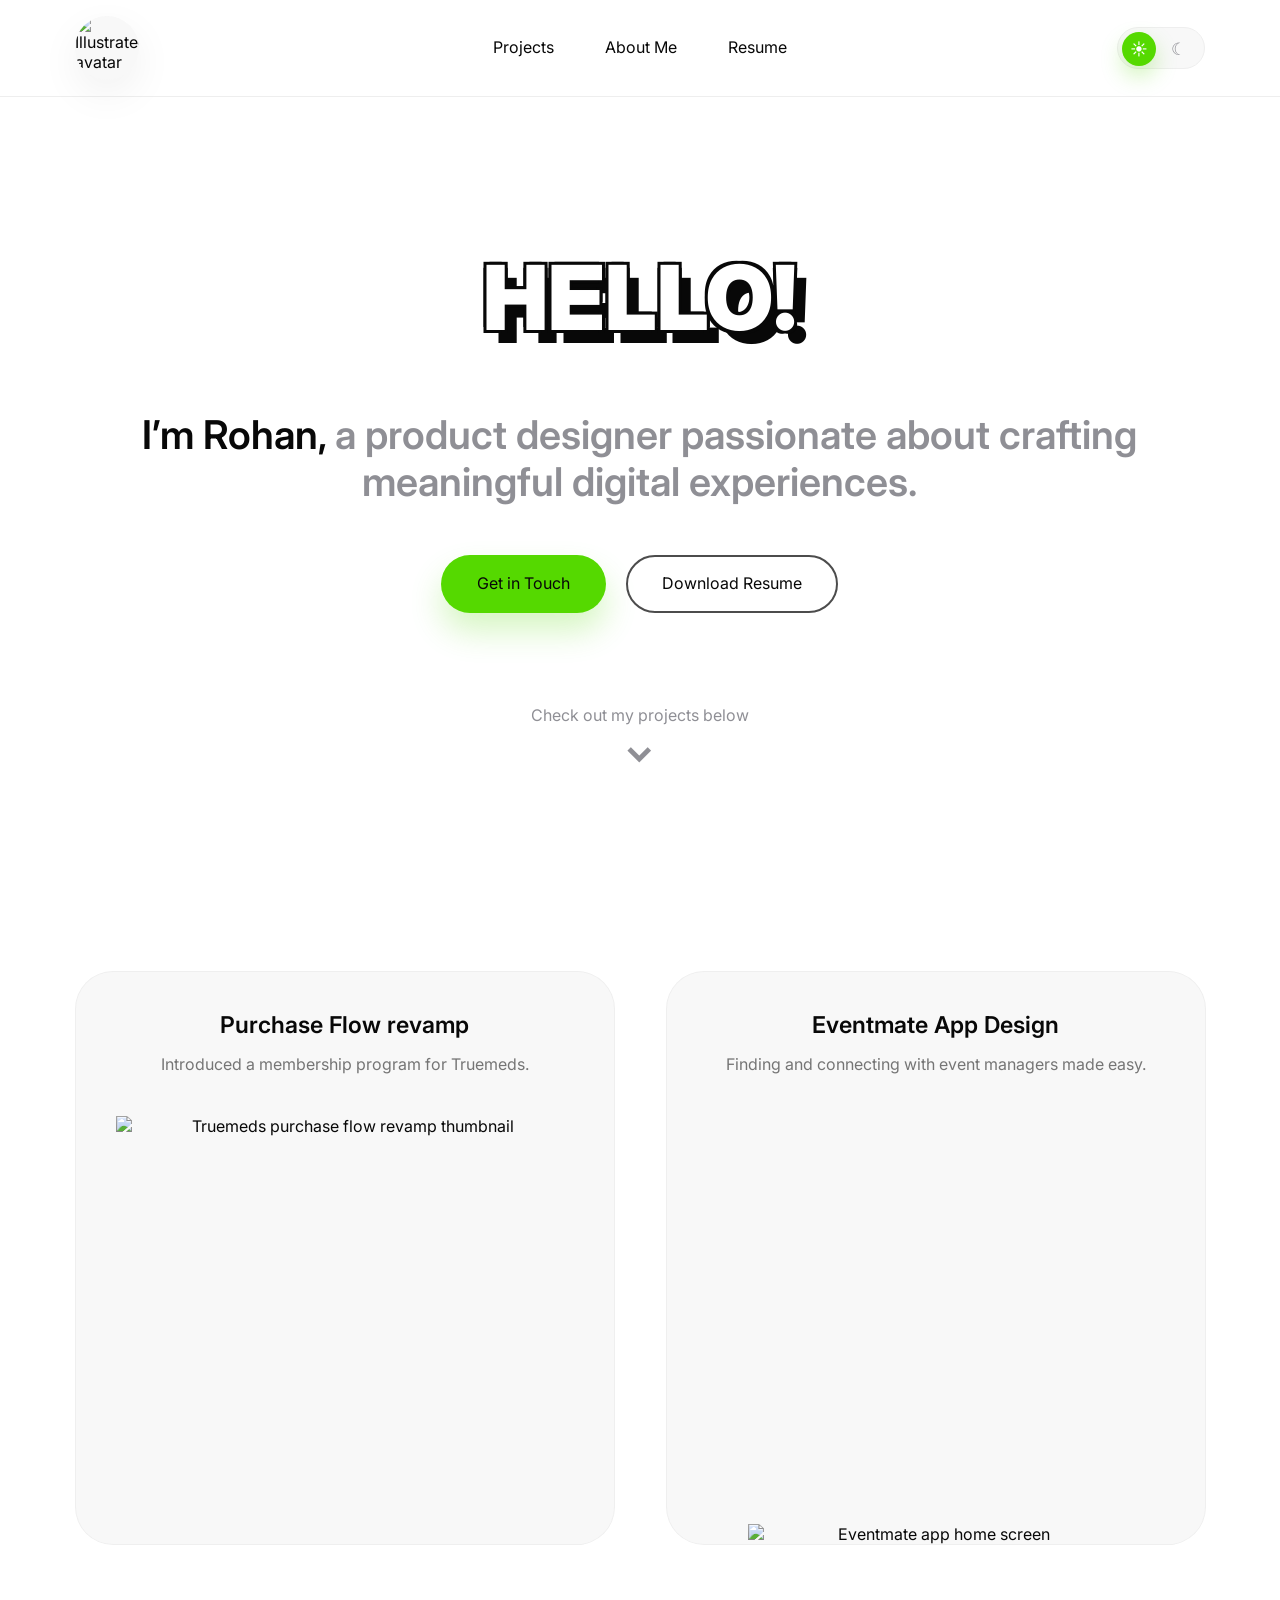
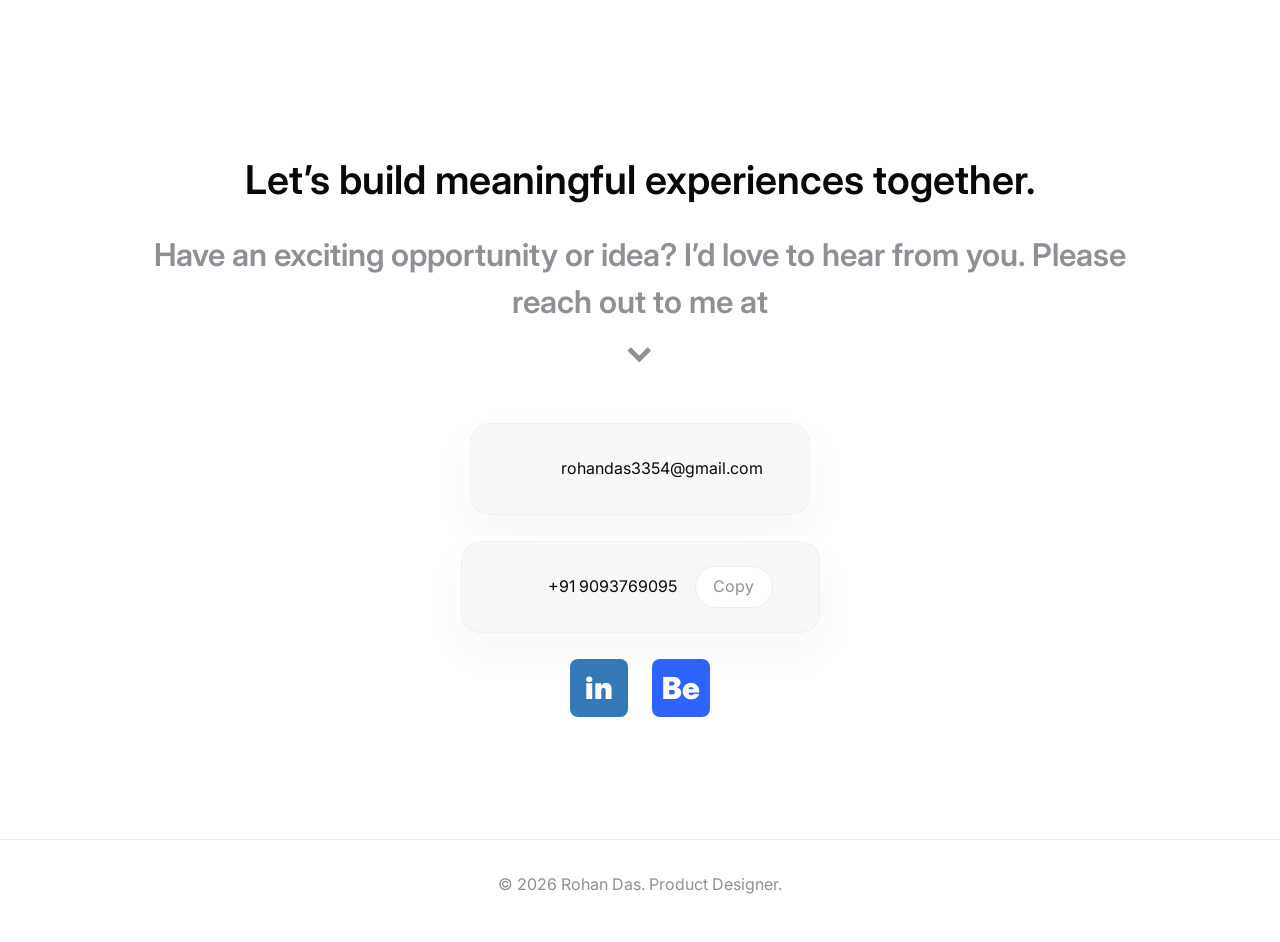
==== index.html @ 0856bde4 "Add files via upload" ====
<!DOCTYPE html>
<html lang="en">
<head>
  <meta charset="UTF-8">
  <meta name="viewport" content="width=device-width, initial-scale=1.0">
  <meta name="description" content="Portfolio of Rohan Das, a product designer crafting meaningful digital experiences.">
  <meta name="theme-color" content="#ffffff">
  <meta property="og:title" content="Rohan Das — Product Designer Portfolio">
  <meta property="og:description" content="Portfolio of Rohan Das, a product designer crafting meaningful digital experiences.">
  <meta property="og:type" content="website">
  <meta property="og:image" content="https://rohandas-portfolio.vercel.app/Assets/Myimage%201.png?v=2">
  <meta name="twitter:card" content="summary_large_image">
  <meta name="twitter:image" content="https://rohandas-portfolio.vercel.app/Assets/Myimage%201.png?v=2">
  <title>Rohan Das — Product Designer Portfolio</title>
  <link rel="preconnect" href="https://fonts.googleapis.com">
  <link rel="preconnect" href="https://fonts.gstatic.com" crossorigin>
  <link href="https://fonts.googleapis.com/css2?family=Inter:wght@400;500;600;700;800;900&display=swap" rel="stylesheet">
  <link rel="icon" href="data:image/svg+xml,%3Csvg xmlns='http://www.w3.org/2000/svg' viewBox='0 0 100 100'%3E%3Crect width='100' height='100' rx='24' fill='%2355d900'/%3E%3Ctext x='50' y='62' text-anchor='middle' font-size='44' font-family='Arial, sans-serif' font-weight='800' fill='%23080808'%3ERD%3C/text%3E%3C/svg%3E">
  <link rel="stylesheet" href="style.css">
</head>
<body>
  <header class="site-header" id="top">
    <nav class="navbar container" aria-label="Primary navigation">
      <a class="brand" href="#top" aria-label="Rohan Das home">
        <img class="avatar" src="Assets/Myavatar.png" alt="Illustrated avatar of Rohan Das">
      </a>

      <div class="nav-links" aria-label="Main links">
        <a href="#projects">Projects</a>
        <a href="about.html">About Me</a>
        <a href="https://drive.google.com/file/d/1MdEswHuMMMlP4IrXzcA9ZIBG7DaPkbhk/view?usp=sharing" target="_blank" rel="noopener noreferrer">Resume</a>
      </div>

      <button class="theme-toggle" type="button" aria-label="Toggle dark mode" aria-pressed="false">
        <span class="toggle-icon sun" aria-hidden="true">☀</span>
        <span class="toggle-icon moon" aria-hidden="true">☾</span>
      </button>
    </nav>
  </header>

  <main>
    <section class="hero section-padding" aria-labelledby="hero-title">
      <div class="container hero-inner">
        <p class="hello-text" aria-hidden="true">HELLO!</p>
        <h1 class="hero-title" id="hero-title">
          <span>I’m Rohan,</span> a product designer passionate about crafting meaningful digital experiences.
        </h1>

        <div class="hero-actions" aria-label="Hero actions">
          <a class="btn btn-primary" href="#contact">Get in Touch</a>
          <a class="btn btn-secondary" href="https://drive.google.com/file/d/1MdEswHuMMMlP4IrXzcA9ZIBG7DaPkbhk/view?usp=sharing" target="_blank" rel="noopener noreferrer">Download Resume</a>
        </div>

        <div class="hero-note">
          <p>Check out my projects below</p>
          <a class="down-link" href="#projects" aria-label="Scroll to projects">
            <span aria-hidden="true">⌄</span>
          </a>
        </div>
      </div>
    </section>

    <section class="projects section-padding" id="projects" aria-label="Projects">
      <div class="container">
        <div class="project-grid">
          <a class="project-card-link" href="Truemeds.html" aria-label="View the Truemeds purchase medicine flow revamp case study">
            <article class="project-card purchase-card">
              <div class="project-card-content">
                <h3 class="project-card-title">Purchase Flow revamp</h3>
                <p class="project-card-subtitle">Introduced a membership program for Truemeds.</p>

                <div class="project-card-media truemeds-thumbnail-media">
                  <img src="Assets/Truemeds/Thumbnail.png" alt="Truemeds purchase flow revamp thumbnail">
                </div>
              </div>
            </article>
          </a>

          <a class="project-card-link" href="Eventmate.html" aria-label="View the Eventmate case study">
            <article class="project-card eventmate-card">
              <div class="project-card-content">
                <h3 class="project-card-title">Eventmate App Design</h3>
                <p class="project-card-subtitle eventmate-card-subtitle">Finding and connecting with event managers made easy.</p>

                <div class="project-card-media eventmate-card-media">
                  <img
                    src="Assets/Hero_Frame 02.png"
                    alt="Eventmate app home screen"
                    class="eventmate-phone-frame"
                  >
                </div>
              </div>
            </article>
          </a>
        </div>
      </div>
    </section>

    <section class="contact section-padding" id="contact" aria-labelledby="contact-title">
      <div class="container contact-inner">
        <h1 id="contact-title">Let’s build meaningful experiences together.</h1>
        <h2>Have an exciting opportunity or idea? I’d love to hear from you. Please reach out to me at</h2>
        <span class="contact-arrow" aria-hidden="true">⌄</span>

        <div class="contact-list" aria-label="Contact details">
          <a class="contact-pill" href="mailto:rohandas3354@gmail.com">
            <img class="contact-icon" src="Assets/Icon/Mail.png" alt="" aria-hidden="true">
            <span>rohandas3354@gmail.com</span>
          </a>

          <div class="contact-pill phone-pill">
            <a href="tel:+919093769095">
              <img class="contact-icon" src="Assets/Icon/call.png" alt="" aria-hidden="true">
              <span>+91 9093769095</span>
            </a>
            <button class="copy-btn" type="button" data-phone="+91 9093769095" aria-label="Copy phone number">Copy</button>
          </div>

          <div class="contact-socials">
            <a class="social-btn linkedin" href="http://www.linkedin.com/in/rohandas97" target="_blank" rel="noopener noreferrer" aria-label="Visit Rohan Das on LinkedIn">in</a>
            <a class="social-btn behance" href="https://www.behance.net/rohandas95" target="_blank" rel="noopener noreferrer" aria-label="Visit Rohan Das on Behance">Be</a>
          </div>
        </div>
      </div>
    </section>
  </main>

  <footer class="footer">
    <div class="container">
      <p>© <span id="year"></span> Rohan Das. Product Designer.</p>
    </div>
  </footer>

  <script>
    const root = document.documentElement;
    const themeToggle = document.querySelector(".theme-toggle");
    const storedTheme = localStorage.getItem("theme");
    const prefersDark = window.matchMedia("(prefers-color-scheme: dark)").matches;
    const initialTheme = storedTheme || (prefersDark ? "dark" : "light");

    function setTheme(theme) {
      root.dataset.theme = theme;
      localStorage.setItem("theme", theme);
      themeToggle.setAttribute("aria-pressed", String(theme === "dark"));
      document.querySelector('meta[name="theme-color"]').setAttribute("content", theme === "dark" ? "#090909" : "#ffffff");
    }

    setTheme(initialTheme);

    themeToggle.addEventListener("click", () => {
      const nextTheme = root.dataset.theme === "dark" ? "light" : "dark";
      setTheme(nextTheme);
    });

    document.querySelectorAll('a[href^="#"]').forEach((link) => {
      link.addEventListener("click", (event) => {
        const target = document.querySelector(link.getAttribute("href"));
        if (!target) return;
        event.preventDefault();
        target.scrollIntoView({ behavior: "smooth", block: "start" });
      });
    });

    const copyButton = document.querySelector(".copy-btn");
    copyButton.addEventListener("click", async () => {
      const phone = copyButton.dataset.phone;
      try {
        await navigator.clipboard.writeText(phone);
        copyButton.textContent = "Copied";
        setTimeout(() => {
          copyButton.textContent = "Copy";
        }, 1600);
      } catch (error) {
        copyButton.textContent = phone;
      }
    });

    const setupRevealAnimation = () => {
      const reduceMotion = window.matchMedia("(prefers-reduced-motion: reduce)").matches;
      const targets = [
        ...document.querySelectorAll(".hero .hero-copy > *, .hero .profile-card, .projects-header, .project-card-link, .contact .container > *")
      ];

      targets.forEach((target, index) => {
        target.classList.add("reveal-on-load");
        target.style.setProperty("--reveal-delay", `${Math.min(index * 90, 360)}ms`);
      });

      if (reduceMotion) {
        targets.forEach((target) => target.classList.add("is-visible"));
        return;
      }

      const observer = new IntersectionObserver((entries) => {
        entries.forEach((entry) => {
          if (!entry.isIntersecting) return;
          entry.target.classList.add("is-visible");
          observer.unobserve(entry.target);
        });
      }, { threshold: 0.16, rootMargin: "0px 0px -8% 0px" });

      targets.forEach((target) => observer.observe(target));
    };

    setupRevealAnimation();

    document.getElementById("year").textContent = new Date().getFullYear();
  </script>
</body>
</html>
---- style.css ----
/* 1. Reset/base */
*,
*::before,
*::after {
  box-sizing: border-box;
}

html {
  scroll-behavior: smooth;
  scroll-padding-top: 112px;
  font-size: 16px;
}

body {
  margin: 0;
  min-height: 100vh;
  background: var(--bg);
  color: var(--text);
  font-family: "Inter", sans-serif;
  font-size: 16px;
  text-rendering: optimizeLegibility;
  -webkit-font-smoothing: antialiased;
}

img {
  display: block;
  max-width: 100%;
}

a {
  color: inherit;
  text-decoration: none;
}

button,
input,
textarea,
select {
  font: inherit;
}

button {
  border: 0;
  cursor: pointer;
}

:focus-visible {
  outline: 3px solid color-mix(in srgb, var(--accent) 75%, transparent);
  outline-offset: 5px;
}

::selection {
  background: var(--accent);
  color: #080808;
}

/* 2. Variables/theme */
:root {
  --bg: #ffffff;
  --text: #080808;
  --muted: #8f8f95;
  --card: #f8f8f8;
  --border: #eeeeee;
  --accent: #55d900;
  --accent-dark: #3fb500;
  --shadow: 0 24px 70px rgba(8, 8, 8, 0.08);
  --soft-shadow: 0 14px 42px rgba(8, 8, 8, 0.06);
  --collage-shadow: drop-shadow(0 26px 44px rgba(8, 8, 8, 0.16));
  --icon-filter: brightness(0) saturate(100%) invert(72%) sepia(75%) saturate(1438%) hue-rotate(42deg) brightness(98%) contrast(106%);
  --nav-height: 96px;
  --radius-card: 38px;
  --container: 1740px;
  --page-gutter: clamp(48px, 5.85vw, 120px);
  --fade-up-distance: 32px;
  --fade-up-duration: 800ms;
  --fade-up-easing: cubic-bezier(0.2, 0.75, 0.2, 1);
  --type-display-large: clamp(4rem, 7vw, 7.25rem);
  --type-h1: clamp(2rem, 3.1vw, 3.5rem);
  --type-h2: clamp(1.375rem, 2.45vw, 2.75rem);
  --type-h3: clamp(1.5rem, 2vw, 1.75rem);
  --type-h4: clamp(1.25rem, calc(1rem + 0.56vw), 1.5rem);
  --type-body: clamp(1rem, 1.25vw, 1.5rem);
  --type-body-small: clamp(1rem, 1.04vw, 1.25rem);
  --weight-regular: 400;
  --weight-semibold: 600;
  --line-height-display: 1.2;
  --line-height-body-paragraph: 1.5;
  --line-height-body-label: 1.2;
}

:root[data-theme="dark"] {
  --bg: #090909;
  --text: #ffffff;
  --muted: #b5b5b5;
  --card: #151515;
  --border: #252525;
  --accent: #55d900;
  --accent-dark: #3fb500;
  --shadow: 0 24px 70px rgba(0, 0, 0, 0.45);
  --soft-shadow: 0 14px 42px rgba(0, 0, 0, 0.35);
  --collage-shadow:
    drop-shadow(0 34px 58px rgba(255, 255, 255, 0.14))
    drop-shadow(0 18px 38px rgba(85, 217, 0, 0.12));
  --icon-filter: brightness(0) saturate(100%) invert(72%) sepia(75%) saturate(1438%) hue-rotate(42deg) brightness(108%) contrast(106%);
}

.container {
  width: min(calc(100% - (var(--page-gutter) * 2)), var(--container));
  margin-inline: auto;
}

.section-padding {
  padding: clamp(72px, 7vw, 132px) 0;
}

.eyebrow {
  margin: 0 0 16px;
  color: var(--accent-dark);
  font-size: clamp(0.95rem, 1.2vw, 1.08rem);
  font-weight: 800;
  letter-spacing: 0;
  text-transform: uppercase;
}

/* 3. Navbar */
.site-header {
  position: sticky;
  top: 0;
  z-index: 20;
  background: color-mix(in srgb, var(--bg) 92%, transparent);
  border-bottom: 1px solid var(--border);
  backdrop-filter: blur(18px);
}

.navbar {
  min-height: var(--nav-height);
  display: grid;
  grid-template-columns: 1fr auto 1fr;
  align-items: center;
  gap: 24px;
}

.brand {
  justify-self: start;
  display: inline-flex;
  align-items: center;
}

.avatar {
  width: 64px;
  height: 64px;
  border: 0;
  border-radius: 50%;
  object-fit: cover;
  background: var(--card);
  box-shadow: var(--soft-shadow);
}

.nav-links {
  display: flex;
  align-items: center;
  justify-content: center;
  gap: clamp(26px, 4vw, 70px);
  color: var(--text);
  font-size: var(--type-body);
  font-weight: var(--weight-regular);
  line-height: 1.2;
}

.nav-links a {
  transition: color 180ms ease, transform 180ms ease;
}

.nav-links a:hover,
.nav-links a:focus-visible,
.nav-links .active {
  color: var(--accent-dark);
}

.theme-toggle {
  justify-self: end;
  width: 88px;
  height: 42px;
  padding: 4px;
  display: grid;
  grid-template-columns: 1fr 1fr;
  align-items: center;
  border-radius: 999px;
  background: var(--card);
  border: 1px solid var(--border);
  box-shadow: inset 0 0 0 1px rgba(255, 255, 255, 0.02);
  color: var(--muted);
}

.toggle-icon {
  width: 34px;
  height: 34px;
  display: grid;
  place-items: center;
  border-radius: 50%;
  font-size: 1.05rem;
  line-height: 1;
  transition: background 180ms ease, color 180ms ease, transform 180ms ease;
}

:root:not([data-theme="dark"]) .toggle-icon.sun,
:root[data-theme="dark"] .toggle-icon.moon {
  background: var(--accent);
  color: #ffffff;
  box-shadow: 0 10px 22px rgba(85, 217, 0, 0.28);
}

/* 4. Hero */
.hero {
  min-height: calc(100svh - var(--nav-height));
  display: grid;
  place-items: center;
  padding: clamp(36px, 4.5vh, 58px) 0 clamp(20px, 3vh, 38px);
}

.hero-inner {
  display: flex;
  flex-direction: column;
  align-items: center;
  text-align: center;
}

.hello-text {
  margin: 0 0 clamp(52px, 6.7vh, 82px);
  color: var(--bg);
  font-size: var(--type-display-large);
  font-weight: 900;
  line-height: var(--line-height-display);
  letter-spacing: 0;
  text-shadow:
    -3px -3px 0 var(--text),
    3px -3px 0 var(--text),
    -3px 3px 0 var(--text),
    3px 3px 0 var(--text),
    12px 13px 0 var(--text);
  animation: helloIn 800ms cubic-bezier(0.2, 0.85, 0.25, 1.35) both, float 4.8s ease-in-out 900ms infinite;
}

.hero-title {
  max-width: 1120px;
  margin: 0;
  color: var(--muted);
  font-size: var(--type-h1);
  font-weight: var(--weight-semibold);
  line-height: 1.2;
  letter-spacing: 0;
}

.hero-title span {
  color: var(--text);
  font-weight: var(--weight-semibold);
}

.hero-actions {
  display: flex;
  flex-wrap: wrap;
  justify-content: center;
  gap: 20px;
  margin-top: clamp(42px, 5.3vh, 66px);
}

.btn {
  min-height: 58px;
  display: inline-flex;
  align-items: center;
  justify-content: center;
  padding: 16px 34px;
  border-radius: 999px;
  border: 2px solid transparent;
  font-size: var(--type-body);
  font-weight: var(--weight-regular);
  line-height: 1.2;
  transition: transform 180ms ease, background 180ms ease, color 180ms ease, border-color 180ms ease, box-shadow 180ms ease;
}

.btn:hover {
  transform: translateY(-3px);
}

.btn-primary {
  background: var(--accent);
  color: #080808;
  box-shadow: 0 18px 32px rgba(85, 217, 0, 0.24);
}

.btn-primary:hover {
  background: var(--accent-dark);
  box-shadow: 0 22px 36px rgba(63, 181, 0, 0.28);
}

.btn-secondary {
  background: transparent;
  border-color: color-mix(in srgb, var(--text) 72%, transparent);
  color: var(--text);
}

.btn-secondary:hover,
.accent-outline {
  border-color: var(--accent-dark);
  color: var(--accent-dark);
}

.hero-note {
  margin-top: clamp(52px, 10vh, 112px);
  color: var(--muted);
  font-size: var(--type-body);
  font-weight: var(--weight-regular);
  line-height: 1.5;
}

.hero-note p {
  margin: 0;
}

.hero-note p + p {
  margin-top: 2px;
}

.down-link,
.contact-arrow {
  display: inline-grid;
  place-items: center;
  margin-top: 10px;
  color: var(--muted);
  font-size: clamp(2.4rem, 3vw, 3.4rem);
  font-weight: 800;
  line-height: 0.6;
  animation: bounce 1.6s ease-in-out infinite;
}

.hero .hello-text {
  opacity: 0;
  animation:
    caseStudyHeroFadeUp var(--fade-up-duration) var(--fade-up-easing) 80ms both,
    float 4.8s ease-in-out 980ms infinite;
}

.hero .hero-title,
.hero .hero-actions,
.hero .hero-note {
  opacity: 0;
  animation: caseStudyHeroFadeUp var(--fade-up-duration) var(--fade-up-easing) forwards;
}

.hero .hero-title {
  animation-delay: 170ms;
}

.hero .hero-actions {
  animation-delay: 260ms;
}

.hero .hero-note {
  animation-delay: 350ms;
}

/* 5. Projects */
.projects {
  background: var(--bg);
}

.projects.section-padding {
  padding-top: clamp(58px, 5.5vw, 92px);
}

.project-grid {
  --project-card-height: 574px;
  --project-card-inline-padding: 40px;
  display: grid;
  grid-template-columns: repeat(2, minmax(0, 1fr));
  gap: clamp(28px, 4vw, 58px);
}

.project-card {
  position: relative;
  width: 100%;
  height: var(--project-card-height);
  min-height: 0;
  overflow: hidden;
  padding: 40px var(--project-card-inline-padding);
  border: 1px solid color-mix(in srgb, var(--border) 78%, transparent);
  border-radius: var(--radius-card);
  background: var(--card);
  text-align: center;
  transition: transform 220ms ease, box-shadow 220ms ease, border-color 220ms ease;
}

.project-card:hover {
  transform: translateY(-8px);
  border-color: color-mix(in srgb, var(--accent) 30%, var(--border));
  box-shadow: var(--shadow);
}

.project-card-content {
  width: 100%;
  height: 100%;
  min-height: 0;
  display: flex;
  flex-direction: column;
  align-items: center;
  text-align: center;
}

.project-card-title {
  align-self: center;
  margin: 0;
  color: var(--text);
  font-size: var(--type-h4);
  font-weight: var(--weight-semibold);
  line-height: 1.2;
  letter-spacing: 0;
  text-wrap: balance;
}

.project-card-subtitle {
  align-self: center;
  max-width: 680px;
  margin: 12px auto 0;
  color: var(--text);
  font-size: var(--type-body);
  font-weight: var(--weight-regular);
  line-height: 1.5;
  text-wrap: balance;
}

.project-card-media {
  width: 100%;
  min-height: 0;
  display: flex;
  align-items: center;
  justify-content: center;
}

.project-card.eventmate-card {
  padding-bottom: 0;
}

.eventmate-card-media {
  position: relative;
  flex: 1;
  margin-top: 40px;
  align-items: flex-end;
}

.eventmate-phone-frame {
  width: 375px;
  max-width: 100%;
  max-height: 100%;
  margin-inline: auto;
  height: auto;
  display: block;
  object-fit: contain;
}

.eventmate-floating-card {
  position: absolute;
  z-index: 2;
  height: auto;
  display: block;
  pointer-events: none;
  will-change: transform;
  animation: eventmateCardFloat 6s ease-in-out infinite;
}

.eventmate-manager-card {
  top: 27%;
  right: -6px;
  width: clamp(118px, 13vw, 188px);
  animation-duration: 5.8s;
}

.eventmate-review-card {
  top: 62%;
  left: -6px;
  width: clamp(110px, 12vw, 174px);
  animation-duration: 6.4s;
  animation-delay: -1.1s;
}

.project-card-status-row {
  width: calc(100% + (var(--project-card-inline-padding) * 2));
  height: 48px;
  margin: 24px calc(var(--project-card-inline-padding) * -1);
  display: flex;
  flex: 0 0 auto;
  align-items: stretch;
  justify-content: flex-start;
}

.thumbnail-placeholder {
  flex: 1;
  min-height: 0;
  border-radius: 40px;
  border: 1px solid var(--border);
  background:
    linear-gradient(135deg, color-mix(in srgb, var(--accent) 10%, transparent), transparent 36%),
    linear-gradient(180deg, color-mix(in srgb, var(--bg) 82%, transparent), color-mix(in srgb, var(--border) 40%, transparent));
  box-shadow: inset 0 1px 0 rgba(255, 255, 255, 0.45);
}

.purchase-card .project-card-subtitle {
  width: 100%;
  max-width: none;
  color: #757575;
}

.eventmate-card-subtitle {
  color: #757575;
}

.thumbnail-placeholder span {
  max-width: 260px;
  color: var(--muted);
  font-size: var(--type-body);
  font-weight: var(--weight-regular);
  line-height: 1.5;
}

.truemeds-thumbnail-media {
  flex: 1;
  margin-top: 40px;
  overflow: visible;
}

.truemeds-thumbnail-media img {
  width: min(100%, 638px);
  max-height: 100%;
  margin-inline: auto;
  aspect-ratio: 1276 / 1128;
  display: block;
  object-fit: contain;
}

.ribbon {
  min-width: clamp(178px, 12vw, 236px);
  padding: 0 clamp(68px, 5vw, 88px) 0 clamp(28px, 1.85vw, 38px);
  display: flex;
  align-items: center;
  background: #ffb41f;
  color: #ffffff;
  font-size: var(--type-body);
  font-weight: var(--weight-regular);
  line-height: 1.2;
  text-align: left;
  clip-path: polygon(0 0, 100% 0, calc(100% - clamp(28px, 2.4vw, 42px)) 50%, 100% 100%, 0 100%);
  z-index: 2;
}

/* 6. About */
.about {
  min-height: calc(100svh - var(--nav-height));
  display: grid;
  align-items: center;
}

.about-page {
  padding: clamp(32px, 5vh, 64px) 0;
}

.about-inner {
  display: grid;
  grid-template-columns: minmax(500px, 0.9fr) minmax(0, 1.1fr);
  align-items: center;
  gap: clamp(56px, 6vw, 118px);
}

.about-collage {
  width: min(100%, clamp(500px, 35vw, 660px));
  justify-self: center;
}

.collage-image {
  width: auto;
  max-width: 100%;
  max-height: min(660px, calc(100svh - var(--nav-height) - 120px));
  height: auto;
  margin-inline: auto;
  display: block;
  object-fit: contain;
  filter: var(--collage-shadow);
  transition: filter 180ms ease;
}

.about-content strong {
  color: var(--text);
  font-weight: var(--weight-semibold);
}

.about-content p:not(.eyebrow) {
  margin: 0;
  color: var(--muted);
  font-size: var(--type-body);
  font-weight: var(--weight-regular);
  line-height: var(--line-height-body-paragraph);
}

.about-content p + p {
  margin-top: 28px;
}

.about-actions {
  display: flex;
  flex-wrap: wrap;
  align-items: center;
  gap: 24px;
  margin-top: clamp(34px, 4vw, 56px);
}

.about-gallery {
  padding: 120px 0 140px;
  background: var(--bg);
}

.about-gallery h2 {
  margin: 0;
  color: var(--text);
  font-size: var(--type-h2);
  font-weight: var(--weight-semibold);
  line-height: var(--line-height-heading);
  letter-spacing: 0;
  text-align: center;
}

.about-gallery-image {
  width: min(100%, 1740px);
  margin: 100px auto 0;
  display: block;
  height: auto;
  object-fit: contain;
  filter: drop-shadow(0 18px 22px rgba(8, 8, 8, 0.2));
}

.social-btn {
  width: 58px;
  height: 58px;
  display: inline-grid;
  place-items: center;
  border-radius: 8px;
  color: #ffffff;
  font-size: 1.9rem;
  font-weight: 900;
  transition: transform 180ms ease, box-shadow 180ms ease;
}

.social-btn:hover {
  transform: translateY(-3px);
  box-shadow: var(--soft-shadow);
}

.linkedin {
  background: #3478b8;
}

.behance {
  background: #2d63ff;
}

/* 7. Contact */
.contact {
  min-height: calc(100vh - var(--nav-height));
  display: grid;
  align-items: center;
}

.contact-inner {
  text-align: center;
}

.contact-inner h1 {
  max-width: 1280px;
  margin: 0 auto 28px;
  font-size: var(--type-h1);
  font-weight: var(--weight-semibold);
  line-height: 1.2;
  letter-spacing: 0;
}

.contact-inner > h2 {
  max-width: 1040px;
  margin: 0 auto;
  color: var(--muted);
  font-size: var(--type-h2);
  font-weight: var(--weight-semibold);
  line-height: 1.5;
}

.contact-list {
  margin-top: clamp(34px, 4.5vw, 60px);
  display: flex;
  flex-direction: column;
  align-items: center;
  gap: 26px;
}

.contact-pill {
  min-height: 92px;
  display: inline-flex;
  align-items: center;
  justify-content: center;
  gap: 28px;
  padding: 22px 46px;
  border-radius: 20px;
  border: 1px solid color-mix(in srgb, var(--border) 70%, transparent);
  background: var(--card);
  color: var(--text);
  font-size: var(--type-body);
  font-weight: var(--weight-regular);
  line-height: 1.2;
  box-shadow: 0 18px 48px rgba(8, 8, 8, 0.035);
  transition: transform 180ms ease, box-shadow 180ms ease, border-color 180ms ease;
}

.contact-pill:hover {
  transform: translateY(-4px);
  border-color: color-mix(in srgb, var(--accent) 35%, var(--border));
  box-shadow: var(--soft-shadow);
}

.contact-icon {
  width: var(--type-body);
  height: var(--type-body);
  flex: 0 0 auto;
  object-fit: contain;
  filter: var(--icon-filter);
  transition: filter 180ms ease, opacity 180ms ease;
}

.phone-pill {
  gap: 18px;
}

.phone-pill a {
  display: inline-flex;
  align-items: center;
  gap: 24px;
}

.copy-btn {
  min-width: 78px;
  padding: 10px 15px;
  border-radius: 999px;
  background: var(--bg);
  border: 1px solid var(--border);
  color: var(--muted);
  font-size: var(--type-body);
  font-weight: var(--weight-regular);
  line-height: 1.2;
  transition: color 180ms ease, border-color 180ms ease, background 180ms ease;
}

.copy-btn:hover {
  color: #080808;
  background: var(--accent);
  border-color: var(--accent);
}

.contact-socials {
  display: flex;
  justify-content: center;
  gap: 24px;
}

.footer {
  padding: 34px 0 48px;
  border-top: 1px solid var(--border);
  color: var(--muted);
  text-align: center;
}

.footer p {
  margin: 0;
}

/* 8. Responsive */
@media (max-width: 1080px) {
  :root {
    --nav-height: 84px;
  }

  .navbar {
    gap: 14px;
  }

  .avatar {
    width: 54px;
    height: 54px;
  }

  .project-grid {
    --project-card-height: clamp(550px, 55vw, 592px);
    --project-card-inline-padding: 30px;
  }

  .about-inner {
    grid-template-columns: 1fr;
    text-align: center;
  }

  .about-actions {
    justify-content: center;
  }

  .about-collage {
    width: min(100%, 620px);
  }

  .collage-image {
    max-height: none;
    width: 100%;
  }

  .about-gallery {
    padding-top: 180px;
  }

}

@media (max-width: 760px) {
  .container {
    width: min(calc(100% - 28px), var(--container));
  }

  .site-header {
    position: sticky;
  }

  .navbar {
    min-height: auto;
    padding: 14px 0;
    grid-template-columns: auto 1fr auto;
  }

  .nav-links {
    gap: clamp(12px, 3vw, 20px);
    font-size: var(--type-body);
  }

  .avatar {
    width: 44px;
    height: 44px;
    font-size: 0.82rem;
  }

  .theme-toggle {
    width: 66px;
    height: 34px;
    padding: 3px;
  }

  .toggle-icon {
    width: 28px;
    height: 28px;
    font-size: 0.9rem;
  }

  .hero {
    min-height: auto;
    padding-top: 70px;
  }

  .hello-text {
    text-shadow:
      -2px -2px 0 var(--text),
      2px -2px 0 var(--text),
      -2px 2px 0 var(--text),
      2px 2px 0 var(--text),
      7px 8px 0 var(--text);
  }

  .hero-actions,
  .about-actions {
    width: 100%;
  }

  .btn {
    width: min(100%, 320px);
  }

  .project-grid {
    --project-card-height: 470px;
    --project-card-inline-padding: 24px;
    grid-template-columns: 1fr;
  }

  .project-card {
    padding: 40px var(--project-card-inline-padding);
    border-radius: 28px;
  }

  .eventmate-card-media {
    margin-top: 40px;
  }

  .thumbnail-placeholder {
    border-radius: 22px;
  }

  .project-card-status-row {
    width: calc(100% + (var(--project-card-inline-padding) * 2));
    height: 40px;
    margin: 24px calc(var(--project-card-inline-padding) * -1);
  }

  .ribbon {
    min-width: 166px;
    padding: 0 62px 0 22px;
    clip-path: polygon(0 0, 100% 0, calc(100% - 30px) 50%, 100% 100%, 0 100%);
  }

  .about-collage {
    width: min(100%, 540px);
  }

  .about-content p:not(.eyebrow) {
    text-align: left;
  }

  .about-gallery {
    padding: 120px 0 96px;
  }

  .about-gallery-image {
    margin-top: 64px;
  }

  .contact-pill {
    width: 100%;
    min-height: 78px;
    padding: 18px 20px;
    gap: 16px;
    border-radius: 18px;
  }

  .phone-pill {
    flex-wrap: wrap;
  }

  .contact-socials {
    width: 100%;
  }
}

@media (max-width: 480px) {
  html {
    scroll-padding-top: 86px;
  }

  .nav-links {
    justify-content: center;
  }

  .brand {
    transform: scale(0.95);
    transform-origin: left center;
  }

  .hero-title {
    line-height: 1.28;
  }

  .hero-note {
    margin-top: 58px;
  }

  .project-grid {
    --project-card-inline-padding: 20px;
  }

  .project-card-status-row {
    width: calc(100% + (var(--project-card-inline-padding) * 2));
    margin: 24px calc(var(--project-card-inline-padding) * -1);
  }

  .about-collage {
    width: min(100%, 380px);
  }

  .contact-pill,
  .phone-pill a {
    gap: 12px;
  }

  .contact-pill span:last-child {
    overflow-wrap: anywhere;
  }
}

/* 9. Animations */
@keyframes helloIn {
  from {
    opacity: 0;
    transform: translateY(34px) scale(0.96);
  }

  to {
    opacity: 1;
    transform: translateY(0) scale(1);
  }
}

@keyframes float {
  0%,
  100% {
    transform: translateY(0);
  }

  50% {
    transform: translateY(-12px);
  }
}

@keyframes bounce {
  0%,
  100% {
    transform: translateY(0);
  }

  50% {
    transform: translateY(10px);
  }
}

@keyframes eventmateCardFloat {
  0%,
  100% {
    transform: translateY(0);
  }

  50% {
    transform: translateY(-8px);
  }
}

@keyframes caseStudyHeroFadeUp {
  from {
    opacity: 0;
    transform: translateY(var(--fade-up-distance));
  }

  to {
    opacity: 1;
    transform: translateY(0);
  }
}

.reveal-on-load {
  opacity: 0;
  transform: translateY(var(--fade-up-distance));
  transition:
    opacity var(--fade-up-duration) var(--fade-up-easing),
    transform var(--fade-up-duration) var(--fade-up-easing);
  transition-delay: var(--reveal-delay, 0ms);
  will-change: opacity, transform;
}

.reveal-on-load.is-visible {
  opacity: 1;
  transform: translateY(0);
}

@media (prefers-reduced-motion: reduce) {
  *,
  *::before,
  *::after {
    scroll-behavior: auto !important;
    animation-duration: 0.01ms !important;
    animation-iteration-count: 1 !important;
    transition-duration: 0.01ms !important;
  }

  .reveal-on-load {
    opacity: 1 !important;
    transform: none !important;
  }

  .eventmate-case-study-page .eventmate-hero-copy > *,
  .eventmate-case-study-page .eventmate-hero-visual-box,
  .truemeds-case-study-page .truemeds-hero-copy > *,
  .truemeds-case-study-page .truemeds-hero-visual {
    opacity: 1 !important;
    transform: none !important;
    animation: none !important;
  }
}

/* 10. Eventmate case study hero */
.project-card-link {
  display: block;
  height: var(--project-card-height);
  border-radius: var(--radius-card);
}

.project-card-link .project-card {
  height: 100%;
}

.eventmate-page {
  overflow: hidden;
  background: var(--bg);
}

.eventmate-hero {
  min-height: 100svh;
  background-color: var(--bg);
  background-image: linear-gradient(
    180deg,
    #cff7d3 0%,
    #ebffee 50%,
    #ffffff 100%
  );
  background-repeat: no-repeat;
  background-position: top center;
  background-size: 100% 40%;
}

.eventmate-hero-inner {
  position: relative;
  width: calc(100% - 240px);
  max-width: none;
  min-height: 100svh;
  display: flex;
  flex-direction: column;
  align-items: center;
  justify-content: center;
  padding: 64px 0 52px;
  text-align: center;
}

.eventmate-back-pill {
  align-self: flex-start;
  min-height: 34px;
  display: inline-flex;
  align-items: center;
  gap: 10px;
  padding: 10px 16px;
  border: 1px solid rgba(8, 8, 8, 0.05);
  border-radius: 7px;
  background: #ffffff;
  color: #02542d;
  font-size: 0.875rem;
  font-weight: var(--weight-regular);
  line-height: 1;
  box-shadow: 0 8px 20px rgba(8, 8, 8, 0.07);
  transition: transform 180ms ease, box-shadow 180ms ease;
}

.eventmate-back-pill:hover {
  transform: translateY(-2px);
  box-shadow: 0 12px 26px rgba(8, 8, 8, 0.1);
}

.eventmate-back-pill img {
  width: 16px;
  height: 16px;
  object-fit: contain;
}

.eventmate-heading-group {
  margin-top: clamp(34px, 3vw, 48px);
}

.eventmate-title {
  max-width: 1120px;
  margin: 0 auto;
  color: var(--text);
  font-size: clamp(2rem, 3.05vw, 3.5rem);
  font-weight: var(--weight-semibold);
  line-height: 1.15;
  letter-spacing: -0.035em;
  text-wrap: balance;
}

.eventmate-subtitle {
  margin: 16px 0 0;
  color: var(--muted);
  font-size: clamp(1rem, 1.35vw, 1.35rem);
  line-height: 1.45;
}

.eventmate-meta {
  width: min(100%, 1000px);
  margin-top: 40px;
  display: grid;
  grid-template-columns: repeat(4, max-content);
  align-items: center;
  justify-content: center;
  column-gap: 100px;
  row-gap: 24px;
}

/* Icon row style name requested for the Eventmate project details. */
.group-project-one {
  font-family: "Inter", sans-serif;
}

.eventmate-meta-item {
  display: inline-flex;
  align-items: center;
  gap: 16px;
  color: var(--text);
  font-size: clamp(0.88rem, 1vw, 1rem);
  font-weight: 500;
  letter-spacing: 0;
  line-height: 1.4;
  white-space: nowrap;
}

.eventmate-meta-item img {
  width: 22px;
  height: 22px;
  object-fit: contain;
  filter: brightness(0) saturate(100%) invert(78%) sepia(73%) saturate(623%) hue-rotate(353deg) brightness(94%) contrast(93%);
}

:root[data-theme="dark"] .eventmate-meta-item img {
  filter: brightness(0) saturate(100%) invert(78%) sepia(73%) saturate(623%) hue-rotate(353deg) brightness(94%) contrast(93%);
}

.eventmate-phone-group {
  position: relative;
  width: min(100%, 700px);
  height: 620px;
  margin-top: 60px;
}

.phone-mockup {
  position: absolute;
  top: 0;
  left: 50%;
  width: 280px;
  height: 580px;
  aspect-ratio: 280 / 580;
  transform-origin: 50% 100%;
  filter: drop-shadow(0 18px 24px rgba(8, 8, 8, 0.12));
}

.phone-mockup-left {
  z-index: 1;
  transform: translateX(-110%) rotate(-8deg);
}

.phone-mockup-center {
  z-index: 3;
  transform: translateX(-50%);
}

.phone-mockup-right {
  z-index: 2;
  transform: translateX(10%) rotate(8deg);
}

.phone-frame {
  position: absolute;
  inset: 0;
  z-index: 1;
  width: 100%;
  height: 100%;
  object-fit: fill;
}

.phone-screen-wrap {
  position: absolute;
  z-index: 2;
  top: 1.5%;
  right: 4.1%;
  bottom: 1.4%;
  left: 4.1%;
  overflow: hidden;
  border-radius: 13% / 6%;
  background: #ffffff;
}

.phone-mockup-left .phone-screen-wrap {
  left: 3.4%;
}

.phone-screen-wrap::after {
  content: "";
  position: absolute;
  z-index: 3;
  top: 1.45%;
  left: 50%;
  width: 29%;
  height: 4%;
  transform: translateX(-50%);
  border-radius: 999px;
  background: #050505;
}

.phone-screen {
  width: 100%;
  height: 100%;
  object-fit: cover;
}

:root[data-theme="dark"] .eventmate-hero {
  background-color: var(--bg);
  background-image: linear-gradient(
    180deg,
    #163d22 0%,
    #142b20 50%,
    #090909 100%
  );
}

@media (max-width: 1080px) {
  .eventmate-hero-inner {
    width: min(calc(100% - 96px), var(--container));
  }

  .eventmate-meta {
    width: min(100%, 860px);
    column-gap: clamp(36px, 6vw, 72px);
  }

  .eventmate-phone-group {
    width: min(100%, 620px);
    height: clamp(440px, 53vw, 560px);
  }

  .phone-mockup {
    width: clamp(190px, 23vw, 250px);
    height: auto;
    aspect-ratio: 280 / 580;
  }
}

@media (max-width: 760px) {
  .project-card-link {
    border-radius: 28px;
  }

  .eventmate-hero {
    min-height: 100svh;
  }

  .eventmate-hero-inner {
    width: min(calc(100% - 28px), var(--container));
    min-height: 100svh;
    padding: 36px 0 28px;
  }

  .eventmate-heading-group {
    margin-top: 36px;
  }

  .eventmate-title {
    font-size: clamp(1.85rem, 8vw, 2.75rem);
    line-height: 1.18;
  }

  .eventmate-meta {
    width: min(100%, 520px);
    grid-template-columns: repeat(2, minmax(0, 1fr));
    justify-content: initial;
    gap: 18px 14px;
  }

  .eventmate-meta-item {
    gap: 16px;
    white-space: normal;
    text-align: left;
  }

  .eventmate-phone-group {
    width: min(100%, 460px);
    height: clamp(340px, 105vw, 500px);
    margin-top: 60px;
  }

  .phone-mockup {
    width: clamp(160px, 44vw, 220px);
    height: auto;
    aspect-ratio: 280 / 580;
  }
}

@media (max-width: 480px) {
  .eventmate-back-pill {
    min-height: 32px;
    padding: 7px 11px;
  }

  .eventmate-subtitle {
    max-width: 330px;
  }

  .eventmate-meta-item {
    gap: 16px;
    font-size: 0.82rem;
  }

  .eventmate-meta-item img {
    width: 19px;
    height: 19px;
  }

  .eventmate-phone-group {
    width: calc(100% + 10px);
    height: 108vw;
  }

  .phone-mockup-left {
    transform: translateX(-103%) rotate(-8deg);
  }

  .phone-mockup-right {
    transform: translateX(3%) rotate(8deg);
  }
}

/* 11. Eventmate overview */
.eventmate-overview {
  background: #ffffff;
}

.overview-label,
.overview-sub-label {
  font-size: var(--type-body);
  font-weight: 600;
  line-height: var(--line-height-body-label);
}

.overview-problem {
  padding: clamp(72px, 7vw, 118px) 0 clamp(78px, 7vw, 118px);
  background: #ffffff;
}

.overview-problem > .container,
.overview-green-grid {
  width: calc(100% - 240px);
  max-width: none;
}

.overview-heading-row {
  display: flex;
  align-items: flex-end;
  margin-bottom: clamp(70px, 7vw, 104px);
}

.overview-label {
  position: relative;
  z-index: 1;
  margin: 0;
  display: inline-flex;
  align-items: center;
  justify-content: center;
  padding: 16px;
  border-radius: 10px;
  background: #e9ffef;
  color: #00984f;
  text-transform: uppercase;
}

.overview-line {
  position: relative;
  z-index: 0;
  flex: 1;
  height: 1px;
  margin-left: -10px;
  background: #e3e3e3;
}

.overview-problem-grid {
  max-width: 1320px;
  margin-inline: auto;
  display: grid;
  grid-template-columns: minmax(220px, 0.75fr) minmax(0, 2.25fr);
  align-items: start;
  gap: clamp(48px, 6vw, 90px);
}

.overview-problem-grid > h2 {
  align-self: start;
  margin: 0;
  color: #111111;
  font-size: var(--type-h2);
  font-weight: 600;
  line-height: 1.2;
  letter-spacing: 0;
}

.overview-problem-copy {
  max-width: 960px;
}

.overview-problem-copy p {
  margin: 0;
  color: #737373;
  font-size: 1.25rem;
  font-weight: 400;
  line-height: 1.6;
  letter-spacing: -0.015em;
}

.overview-problem-copy p + p {
  margin-top: clamp(34px, 4vw, 58px);
}

.overview-problem-copy strong {
  color: #222222;
  font-weight: var(--weight-semibold);
}

.overview-green {
  padding: clamp(64px, 6vw, 96px) 0 clamp(78px, 7vw, 118px);
  background: #009c52;
}

.overview-green-grid {
  display: grid;
  grid-template-columns: repeat(2, minmax(0, 1fr));
  align-items: start;
  gap: clamp(72px, 10vw, 180px);
}

.overview-green-card {
  max-width: 680px;
}

.overview-sub-label {
  margin: 0 0 clamp(34px, 3.8vw, 54px);
  display: inline-flex;
  align-items: center;
  justify-content: center;
  padding: 16px;
  border-radius: 9px;
  background: #effff2;
  color: #008d4a;
}

.overview-green-card p {
  margin: 0;
  color: #ffffff;
  font-size: 1.25rem;
  font-weight: 400;
  line-height: 1.6;
  letter-spacing: -0.01em;
}

.overview-green-card strong {
  color: #ffffff;
  font-weight: var(--weight-semibold);
}

@media (max-width: 1080px) {
  .overview-problem > .container,
  .overview-green-grid {
    width: min(calc(100% - 96px), var(--container));
  }

  .overview-problem-grid,
  .overview-green-grid {
    grid-template-columns: 1fr;
  }

  .overview-problem-grid {
    gap: 28px;
  }

  .overview-green-grid {
    gap: 56px;
  }

  .overview-green-card {
    max-width: none;
  }

  .overview-problem-copy p,
  .overview-green-card p {
    font-size: clamp(1rem, 1.85vw, 1.25rem);
  }
}

@media (max-width: 760px) {
  .overview-problem {
    padding: 56px 0 64px;
  }

  .overview-problem > .container,
  .overview-green-grid {
    width: min(calc(100% - 28px), var(--container));
  }

  .overview-heading-row {
    margin-bottom: 48px;
  }

  .overview-label {
    padding: 16px;
    border-radius: 9px;
  }

  .overview-problem-copy p {
    font-size: 1rem;
    line-height: 1.6;
  }

  .overview-green {
    padding: 56px 0 68px;
  }

  .overview-green-card p {
    font-size: 1rem;
    line-height: 1.6;
  }
}

/* 12. Eventmate research, define, and design phases */
.eventmate-phase,
.eventmate-key-gap-section {
  background: #ffffff;
  color: #111111;
}

.eventmate-phase {
  padding: clamp(72px, 6vw, 96px) 0;
}

.eventmate-case-container {
  width: calc(100% - 240px);
  max-width: none;
}

.eventmate-phase-label-row {
  display: flex;
  align-items: flex-end;
  margin-bottom: clamp(56px, 5vw, 72px);
}

.eventmate-phase-label,
.eventmate-section-label {
  display: inline-flex;
  align-items: center;
  justify-content: center;
  padding: 16px;
  border-radius: 10px;
  background: #e9ffef;
  color: #00984f;
  font-size: var(--type-body);
  font-weight: var(--weight-semibold);
  line-height: var(--line-height-body-label);
}

.eventmate-phase-label {
  position: relative;
  z-index: 1;
  text-transform: uppercase;
}

.eventmate-phase-line {
  position: relative;
  z-index: 0;
  flex: 1;
  height: 1px;
  margin-left: -10px;
  background: #e3e3e3;
}

.eventmate-research-intro h2,
.eventmate-competitive-section h2,
.eventmate-persona-section h2,
.eventmate-hmw-section h2,
.eventmate-design-subsection h2 {
  margin: 0;
  font-size: var(--type-h2);
  font-weight: var(--weight-semibold);
  line-height: 1.2;
  letter-spacing: 0;
}

.eventmate-research-intro p,
.eventmate-competitive-section > p,
.eventmate-key-gap-section p,
.eventmate-hmw-card p {
  margin: 0;
  font-size: var(--type-body);
  font-weight: var(--weight-regular);
  line-height: 1.6;
}

.eventmate-research-intro p,
.eventmate-competitive-section > p {
  max-width: 1440px;
  margin-top: 24px;
  color: #737373;
}

.eventmate-interview-details-wrap {
  position: relative;
  margin-top: 64px;
}

.eventmate-research-image {
  width: 100%;
  height: auto;
  object-fit: contain;
}

.eventmate-participants-info {
  position: absolute;
  top: 33.3%;
  left: 14.95%;
  z-index: 4;
  width: clamp(32px, 2.5vw, 44px);
  aspect-ratio: 1;
  padding: 0;
  border-radius: 50%;
  background: transparent;
  cursor: help;
  transform: translate(-50%, -50%);
}

.eventmate-participants-info:focus-visible {
  outline-color: #ff3792;
  outline-offset: 3px;
}

.eventmate-tooltip {
  position: absolute;
  bottom: calc(100% + 14px);
  left: 50%;
  z-index: 5;
  min-width: 190px;
  padding: 14px 16px;
  display: grid;
  gap: 7px;
  border-radius: 8px;
  background: #090909;
  color: #ffffff;
  font-size: 0.875rem;
  font-weight: var(--weight-regular);
  line-height: 1.35;
  text-align: left;
  pointer-events: none;
  opacity: 0;
  transform: translate(-50%, 8px);
  transition: opacity 180ms ease, transform 180ms ease;
}

.eventmate-tooltip::after {
  content: "";
  position: absolute;
  top: 100%;
  left: 50%;
  border: 8px solid transparent;
  border-top-color: #090909;
  transform: translateX(-50%);
}

.eventmate-participants-info:hover .eventmate-tooltip,
.eventmate-participants-info:focus .eventmate-tooltip,
.eventmate-participants-info:focus-visible .eventmate-tooltip {
  opacity: 1;
  transform: translate(-50%, 0);
}

.eventmate-findings-image {
  margin-top: 72px;
}

.eventmate-competitive-section {
  margin-top: clamp(96px, 8vw, 120px);
}

.eventmate-competitive-image {
  margin-top: 0;
}

.eventmate-competitive-legend {
  width: 300px;
  max-width: 100%;
  height: auto;
  margin: 40px 0 40px auto;
  display: block;
  object-fit: contain;
}

.eventmate-competitive-legend + .eventmate-competitive-image {
  margin-top: 0;
}

.eventmate-key-gap-section {
  padding: clamp(64px, 6vw, 96px) 0;
  background: #009c52;
  color: #ffffff;
}

.eventmate-key-gap-section .eventmate-section-label {
  margin-bottom: 40px;
}

.eventmate-key-gap-section h2 {
  max-width: 1200px;
  margin: 0 0 16px;
  color: #ffffff;
  font-size: var(--type-body);
  font-weight: var(--weight-semibold);
  line-height: var(--line-height-body-paragraph);
}

.eventmate-key-gap-section p {
  max-width: 1500px;
  color: #ffffff;
}

.eventmate-key-gap-section p + p {
  margin-top: 8px;
}

.eventmate-persona-image {
  margin-top: 40px;
}

.eventmate-hmw-section {
  margin-top: clamp(96px, 8vw, 120px);
}

.eventmate-hmw-list {
  margin-top: 48px;
  display: grid;
  gap: 24px;
}

.eventmate-hmw-card {
  padding: 60px 40px;
  display: flex;
  align-items: center;
  gap: 24px;
  border: 1px solid #d83333;
  border-radius: 10px;
  background: #fff0ef;
  color: #900b09;
}

.eventmate-hmw-icon {
  width: 32px;
  height: 32px;
  flex: 0 0 32px;
  object-fit: contain;
}

.eventmate-hmw-card p {
  color: #900b09;
}

.eventmate-design-showcase {
  padding: clamp(40px, 4vw, 60px);
  border-radius: 32px;
  background: #f5f5f5;
}

.eventmate-design-subsection {
  text-align: center;
}

.eventmate-design-image {
  width: min(100%, 1270px);
  height: auto;
  margin: 24px auto 0;
  object-fit: contain;
}

.eventmate-design-subsection-final {
  margin-top: 120px;
}

@media (max-width: 1080px) {
  .eventmate-case-container {
    width: min(calc(100% - 96px), var(--container));
  }

  .eventmate-tooltip {
    min-width: 170px;
    font-size: 0.8rem;
  }
}

@media (max-width: 760px) {
  .eventmate-phase {
    padding: 64px 0;
  }

  .eventmate-case-container {
    width: min(calc(100% - 28px), var(--container));
  }

  .eventmate-phase-label-row {
    margin-bottom: 48px;
  }

  .eventmate-phase-label,
  .eventmate-section-label {
    padding: 16px;
  }

  .eventmate-research-intro p,
  .eventmate-competitive-section > p,
  .eventmate-key-gap-section p,
  .eventmate-hmw-card p {
    font-size: 1rem;
  }

  .eventmate-interview-details-wrap {
    margin-top: 48px;
  }

  .eventmate-findings-image {
    margin-top: 48px;
  }

  .eventmate-competitive-section,
  .eventmate-hmw-section {
    margin-top: 72px;
  }

  .eventmate-competitive-image,
  .eventmate-hmw-list {
    margin-top: 36px;
  }

  .eventmate-participants-info {
    width: 32px;
  }

  .eventmate-tooltip {
    left: 0;
    min-width: 150px;
    padding: 12px;
    transform: translate(-20%, 8px);
  }

  .eventmate-tooltip::after {
    left: 20%;
  }

  .eventmate-participants-info:hover .eventmate-tooltip,
  .eventmate-participants-info:focus .eventmate-tooltip,
  .eventmate-participants-info:focus-visible .eventmate-tooltip {
    transform: translate(-20%, 0);
  }

  .eventmate-key-gap-section {
    padding: 56px 0 64px;
  }

  .eventmate-hmw-card {
    padding: 24px;
  }

  .eventmate-hmw-icon {
    width: 28px;
    height: 28px;
    flex-basis: 28px;
  }

  .eventmate-design-showcase {
    padding: 32px 24px;
    border-radius: 22px;
  }

  .eventmate-design-subsection-final {
    margin-top: 72px;
  }
}

@media (max-width: 480px) {
  .eventmate-hmw-card {
    align-items: flex-start;
    gap: 18px;
  }

  .eventmate-design-showcase {
    padding: 28px 18px;
  }
}

/* 13. Eventmate solution and exported flows */
.eventmate-solution-section {
  padding: clamp(56px, 6vw, 72px) 0;
  background: #009c52;
}

.eventmate-solution-container,
.eventmate-flow-container {
  width: calc(100% - 240px);
  max-width: none;
}

.eventmate-solution-label {
  display: inline-flex;
  align-items: center;
  justify-content: center;
  padding: 16px;
  border-radius: 9px;
  background: #effff2;
  color: #008d4a;
  font-size: var(--type-body);
  font-weight: var(--weight-semibold);
  line-height: var(--line-height-body-label);
}

.eventmate-solution-copy {
  max-width: 1220px;
  margin-top: 32px;
}

.eventmate-solution-copy p {
  margin: 0;
  color: #ffffff;
  font-size: var(--type-body);
  font-weight: var(--weight-regular);
  line-height: 1.6;
}

.eventmate-solution-copy p + p {
  margin-top: 24px;
}

.eventmate-flow-section {
  padding: clamp(72px, 8vw, 112px) 0 0;
  overflow: hidden;
  background: #ffffff;
  color: #171717;
}

.eventmate-flow-title-wrap {
  width: 100%;
  margin: 0;
  display: flex;
  align-items: center;
  justify-content: center;
}

.eventmate-flow-title-svg {
  width: auto;
  max-width: 100%;
  height: auto;
  display: block;
}

.sr-only {
  position: absolute;
  width: 1px;
  height: 1px;
  padding: 0;
  margin: -1px;
  overflow: hidden;
  clip: rect(0, 0, 0, 0);
  white-space: nowrap;
  border: 0;
}

.eventmate-flow-intro {
  max-width: 680px;
  margin: 24px auto 0;
  padding: 24px;
  border: 1px solid #00a85a;
  border-radius: 8px;
  background: #eefff3;
  color: #171717;
  font-size: var(--type-body);
  font-weight: var(--weight-regular);
  line-height: 1.5;
  text-align: center;
}

.eventmate-flow-image {
  width: 100%;
  max-width: 1180px;
  height: auto;
  display: block;
  margin: clamp(48px, 6vw, 72px) auto 0;
}

@media (max-width: 1080px) {
  .eventmate-solution-container,
  .eventmate-flow-container {
    width: min(calc(100% - 96px), var(--container));
  }
}

@media (max-width: 760px) {
  .eventmate-solution-section {
    padding: 52px 0;
  }

  .eventmate-solution-container,
  .eventmate-flow-container {
    width: min(calc(100% - 28px), var(--container));
  }

  .eventmate-solution-copy {
    margin-top: 28px;
  }

  .eventmate-solution-copy p,
  .eventmate-flow-intro {
    font-size: 1rem;
  }

  .eventmate-flow-section {
    padding-top: 64px;
  }

  .eventmate-flow-intro {
    padding: 18px;
  }

  .eventmate-flow-image {
    margin-top: 40px;
  }

}

/* 14. Eventmate final prototype and conclusion */
.eventmate-final-prototype,
.eventmate-conclusion {
  background: #ffffff;
  color: #171717;
}

.eventmate-final-prototype {
  padding: clamp(72px, 8vw, 112px) 0;
}

.eventmate-final-container {
  width: calc(100% - 240px);
  max-width: none;
}

.eventmate-prototype-box {
  padding: 60px 0;
  border-radius: 32px;
  background: #f5f5f5;
  text-align: center;
}

.eventmate-prototype-box h2,
.eventmate-conclusion-content h2 {
  margin: 0;
  color: #171717;
  font-size: var(--type-h2);
  font-weight: var(--weight-semibold);
  line-height: 1.2;
  letter-spacing: 0;
}

.prototype-phone-player {
  position: relative;
  width: min(280px, 76vw);
  aspect-ratio: 356 / 743;
  margin: 40px auto 0;
  filter: drop-shadow(0 22px 28px rgba(0, 0, 0, 0.22));
}

.prototype-phone-frame {
  position: absolute;
  inset: 0;
  z-index: 1;
  width: 100%;
  height: 100%;
  object-fit: fill;
  pointer-events: none;
}

.prototype-video {
  position: absolute;
  top: 1.5%;
  right: 3.3%;
  bottom: 1.4%;
  left: 3.3%;
  z-index: 2;
  width: 93.4%;
  height: 97.1%;
  border-radius: 12.5% / 5.8%;
  background: #111111;
  object-fit: cover;
  cursor: pointer;
}

.prototype-phone-player::after {
  content: "";
  position: absolute;
  top: 2.9%;
  left: 50%;
  z-index: 4;
  width: 27%;
  height: 3.8%;
  border-radius: 999px;
  background: #050505;
  transform: translateX(-50%);
  pointer-events: none;
}

.prototype-play-btn,
.prototype-replay-btn {
  position: absolute;
  top: 50%;
  left: 50%;
  z-index: 5;
  transform: translate(-50%, -50%);
}

.prototype-play-btn {
  width: 72px;
  height: 72px;
  display: grid;
  place-items: center;
  border-radius: 50%;
  background: #ffffff;
  box-shadow: 0 18px 42px rgba(0, 0, 0, 0.18);
  opacity: 1;
  transition: transform 180ms ease, opacity 180ms ease;
}

.prototype-play-btn:hover {
  transform: translate(-50%, -50%) scale(1.06);
}

.prototype-play-icon {
  width: 0;
  height: 0;
  margin-left: 5px;
  border-top: 14px solid transparent;
  border-bottom: 14px solid transparent;
  border-left: 22px solid #111111;
}

.prototype-replay-btn {
  display: none;
  padding: 12px 18px;
  border-radius: 999px;
  background: #ffffff;
  color: #111111;
  font-weight: var(--weight-semibold);
  box-shadow: 0 18px 42px rgba(0, 0, 0, 0.18);
}

.prototype-phone-player.is-playing .prototype-play-btn {
  opacity: 0;
  pointer-events: none;
}

.prototype-phone-player.is-ended .prototype-play-btn {
  display: none;
}

.prototype-phone-player.is-ended .prototype-replay-btn {
  display: inline-flex;
}

.eventmate-conclusion {
  padding: 32px 0 0;
}

.eventmate-label-row {
  width: 100%;
  margin-bottom: clamp(48px, 5vw, 72px);
  display: flex;
  align-items: flex-end;
}

.eventmate-conclusion-label {
  position: relative;
  z-index: 1;
  padding: 16px;
  display: inline-flex;
  align-items: center;
  justify-content: center;
  border-radius: 9px;
  background: #e9ffef;
  color: #00984f;
  font-size: var(--type-body);
  font-weight: var(--weight-semibold);
  line-height: var(--line-height-body-label);
  text-transform: uppercase;
}

.eventmate-section-line {
  position: relative;
  z-index: 0;
  flex: 1;
  height: 1px;
  margin-left: -10px;
  background: #e3e3e3;
}

.eventmate-conclusion-content {
  max-width: 1180px;
}

.eventmate-conclusion-content h2 {
  margin-bottom: 22px;
}

.eventmate-conclusion-content h2:not(:first-child) {
  margin-top: 44px;
}

.eventmate-conclusion-content p,
.eventmate-conclusion-content li {
  color: var(--muted);
  font-size: var(--type-body);
  font-weight: var(--weight-regular);
  line-height: 1.65;
}

.eventmate-conclusion-content p {
  margin: 0;
}

.eventmate-conclusion-content ul {
  margin: 8px 0 0;
  padding-left: 24px;
}

.eventmate-back-top-row {
  padding: 180px 0;
  background: #ffffff;
}

.eventmate-back-top-row + .contact {
  padding-top: 0;
}

.eventmate-back-top-row .eventmate-final-container {
  display: flex;
  justify-content: flex-end;
}

.eventmate-back-top {
  display: inline-flex;
  align-items: center;
  padding: 8px 0;
  color: #111111;
  font-size: clamp(1.1rem, 1.6vw, 1.8rem);
  font-weight: 500;
  line-height: 1;
  animation: eventmateBackTopFloat 2.8s ease-in-out infinite;
  transition: color 180ms ease, transform 180ms ease;
}

.eventmate-back-top:hover {
  color: #008d4a;
  transform: translateY(-4px);
}

@keyframes eventmateBackTopFloat {
  0%,
  100% {
    translate: 0 0;
  }

  50% {
    translate: 0 -8px;
  }
}

@media (max-width: 1080px) {
  .eventmate-final-container {
    width: min(calc(100% - 96px), var(--container));
  }

  .eventmate-back-top-row {
    padding: 88px 0;
  }
}

@media (max-width: 760px) {
  .eventmate-final-container {
    width: min(calc(100% - 28px), var(--container));
  }

  .eventmate-prototype-box {
    padding: 48px 0;
    border-radius: 24px;
  }

  .prototype-phone-player {
    width: min(250px, 78vw);
  }

  .prototype-play-btn {
    width: 60px;
    height: 60px;
  }

  .eventmate-conclusion {
    padding-top: 24px;
  }

  .eventmate-back-top-row {
    padding: 64px 0;
  }

  .eventmate-back-top {
    padding: 8px 0;
    font-size: 1rem;
  }
}

/* Eventmate hero redesign */
.eventmate-hero-redesign {
  background: var(--bg);
  padding: clamp(54px, 6vw, 78px) 0 clamp(72px, 7vw, 104px);
}

.eventmate-hero-redesign-inner {
  width: calc(100% - 240px);
  max-width: none;
  text-align: center;
}

.eventmate-hero-copy h1 {
  margin: 0;
  color: var(--text);
  font-size: var(--type-h1);
  font-weight: var(--weight-semibold);
  line-height: 1.15;
  letter-spacing: -0.035em;
}

.eventmate-hero-copy h3 {
  margin: 18px 0 0;
  color: var(--muted);
  font-size: var(--type-h4);
  font-weight: var(--weight-regular);
  line-height: 1.4;
  letter-spacing: 0;
}

.eventmate-case-study-page .eventmate-hero-copy > *,
.eventmate-case-study-page .eventmate-hero-visual-box {
  opacity: 0;
  animation: caseStudyHeroFadeUp var(--fade-up-duration) var(--fade-up-easing) forwards;
}

.eventmate-case-study-page .eventmate-hero-copy h1 {
  animation-delay: 80ms;
}

.eventmate-case-study-page .eventmate-hero-copy h3 {
  animation-delay: 170ms;
}

.eventmate-case-study-page .eventmate-hero-meta {
  animation-delay: 260ms;
}

.eventmate-case-study-page .eventmate-hero-visual-box {
  animation-delay: 350ms;
}

.eventmate-hero-meta {
  display: flex;
  align-items: center;
  justify-content: center;
  gap: clamp(32px, 4.2vw, 64px);
  margin-top: clamp(30px, 3.5vw, 42px);
  flex-wrap: wrap;
}

.eventmate-hero-meta-item {
  display: inline-flex;
  align-items: center;
  gap: 12px;
  color: var(--muted);
  font-size: var(--type-body);
  font-weight: var(--weight-regular);
  line-height: 1.2;
  white-space: nowrap;
}

.eventmate-meta-icon {
  width: 20px;
  height: 20px;
  display: inline-block;
  flex: 0 0 auto;
  background: #e8b931;
}

.eventmate-meta-icon-group {
  -webkit-mask: url("Assets/Eventmate/Icons/group-project.svg") center / contain no-repeat;
  mask: url("Assets/Eventmate/Icons/group-project.svg") center / contain no-repeat;
}

.eventmate-meta-icon-role {
  -webkit-mask: url("Assets/Eventmate/Icons/role.svg") center / contain no-repeat;
  mask: url("Assets/Eventmate/Icons/role.svg") center / contain no-repeat;
}

.eventmate-meta-icon-time {
  -webkit-mask: url("Assets/Eventmate/Icons/time.svg") center / contain no-repeat;
  mask: url("Assets/Eventmate/Icons/time.svg") center / contain no-repeat;
}

.eventmate-meta-icon-calendar {
  -webkit-mask: url("Assets/Eventmate/Icons/calendar.svg") center / contain no-repeat;
  mask: url("Assets/Eventmate/Icons/calendar.svg") center / contain no-repeat;
}

.eventmate-hero-visual-box {
  margin-top: clamp(54px, 5.5vw, 72px);
  min-height: 0;
  padding: 80px 0;
  border-radius: 32px;
  background: #e9ffef;
  display: flex;
  align-items: center;
  justify-content: center;
  gap: 60px;
  overflow: hidden;
}

.eventmate-hero-frame {
  width: clamp(220px, 18vw, 280px);
  height: auto;
  display: block;
  flex: 0 1 auto;
}

@media (max-width: 1080px) {
  .eventmate-hero-redesign-inner {
    width: calc(100% - 96px);
  }

  .eventmate-hero-visual-box {
    gap: 34px;
    padding: 64px 0;
  }

  .eventmate-hero-frame {
    width: clamp(190px, 24vw, 250px);
  }
}

@media (max-width: 760px) {
  .eventmate-hero-redesign {
    padding: 48px 0 72px;
  }

  .eventmate-hero-redesign-inner {
    width: calc(100% - 28px);
  }

  .eventmate-hero-copy h3 {
    margin-top: 14px;
  }

  .eventmate-hero-meta {
    display: grid;
    grid-template-columns: 1fr;
    gap: 16px;
    margin-top: 28px;
  }

  .eventmate-hero-meta-item {
    justify-content: center;
  }

  .eventmate-hero-visual-box {
    margin-top: 44px;
    padding: 48px 0;
    border-radius: 24px;
    flex-direction: column;
    gap: 28px;
  }

  .eventmate-hero-frame {
    width: min(260px, 72vw);
  }
}

/* Chrome-safe Eventmate metadata icons */
.eventmate-meta-icon-image {
  width: 20px;
  height: 20px;
  display: block;
  flex: 0 0 20px;
  object-fit: contain;
  filter: brightness(0) saturate(100%) invert(76%) sepia(79%) saturate(664%) hue-rotate(352deg) brightness(94%) contrast(91%);
}

/* Eventmate dark theme */
:root[data-theme="dark"] .eventmate-page,
:root[data-theme="dark"] .eventmate-overview,
:root[data-theme="dark"] .overview-problem,
:root[data-theme="dark"] .eventmate-phase,
:root[data-theme="dark"] .eventmate-flow-section,
:root[data-theme="dark"] .eventmate-final-prototype,
:root[data-theme="dark"] .eventmate-conclusion,
:root[data-theme="dark"] .eventmate-back-top-row {
  background: var(--bg);
  color: var(--text);
}

:root[data-theme="dark"] .overview-problem-grid > h2,
:root[data-theme="dark"] .overview-problem-copy strong,
:root[data-theme="dark"] .eventmate-research-intro h2,
:root[data-theme="dark"] .eventmate-competitive-section h2,
:root[data-theme="dark"] .eventmate-persona-section h2,
:root[data-theme="dark"] .eventmate-hmw-section h2,
:root[data-theme="dark"] .eventmate-design-subsection h2,
:root[data-theme="dark"] .eventmate-prototype-box h2,
:root[data-theme="dark"] .eventmate-conclusion-content h2,
:root[data-theme="dark"] .eventmate-back-top {
  color: var(--text);
}

:root[data-theme="dark"] .overview-problem-copy p,
:root[data-theme="dark"] .eventmate-research-intro p,
:root[data-theme="dark"] .eventmate-competitive-section > p,
:root[data-theme="dark"] .eventmate-conclusion-content p,
:root[data-theme="dark"] .eventmate-conclusion-content li {
  color: var(--muted);
}

:root[data-theme="dark"] .overview-line,
:root[data-theme="dark"] .eventmate-phase-line,
:root[data-theme="dark"] .eventmate-section-line {
  background: var(--border);
}

:root[data-theme="dark"] .overview-label,
:root[data-theme="dark"] .eventmate-phase-label,
:root[data-theme="dark"] .eventmate-section-label,
:root[data-theme="dark"] .eventmate-conclusion-label {
  background: color-mix(in srgb, #009c52 24%, var(--card));
  color: #79ffba;
}

:root[data-theme="dark"] .eventmate-design-showcase,
:root[data-theme="dark"] .eventmate-prototype-box {
  background: var(--card);
}

:root[data-theme="dark"] .eventmate-hmw-card {
  border-color: #9f3f3f;
  background: #2a1717;
  color: #ffaaaa;
}

:root[data-theme="dark"] .eventmate-hmw-card p {
  color: #ffaaaa;
}

:root[data-theme="dark"] .eventmate-flow-intro {
  border-color: #19bd70;
  background: #10261a;
  color: var(--text);
}

:root[data-theme="dark"] .eventmate-hero-visual-box {
  background: #10261a;
}

:root[data-theme="dark"] .prototype-play-btn,
:root[data-theme="dark"] .prototype-replay-btn {
  background: var(--card);
  color: var(--text);
}

:root[data-theme="dark"] .prototype-play-icon {
  border-left-color: var(--text);
}

:root[data-theme="dark"] .eventmate-flow-title-svg {
  filter: brightness(0) invert(1);
}

:root[data-theme="dark"] .eventmate-flow-image {
  border-radius: 0;
  background: transparent;
  filter: invert(1) hue-rotate(180deg);
}

:root[data-theme="dark"] .eventmate-findings-image,
:root[data-theme="dark"] .eventmate-competitive-image,
:root[data-theme="dark"] .eventmate-persona-image {
  border-radius: 0;
  background: transparent;
  box-shadow: none;
  filter: invert(1) hue-rotate(180deg) drop-shadow(0 18px 28px rgba(255, 255, 255, 0.13));
}

:root[data-theme="dark"] .eventmate-competitive-legend {
  padding: 0;
  border: 0;
  border-radius: 0;
  background: transparent;
  box-shadow: none;
  filter: invert(1) hue-rotate(180deg);
}

:root[data-theme="dark"] .prototype-phone-player {
  filter: drop-shadow(0 22px 32px rgba(255, 255, 255, 0.16));
}

:root[data-theme="dark"] .eventmate-design-showcase,
:root[data-theme="dark"] .eventmate-prototype-box,
:root[data-theme="dark"] .contact-pill {
  box-shadow: 0 20px 52px rgba(0, 0, 0, 0.58), 0 0 28px rgba(0, 156, 82, 0.09);
}

/* Eventmate stays light until its dedicated dark theme is designed. */
.eventmate-case-study-page {
  --bg: #ffffff;
  --text: #080808;
  --muted: #737373;
  --card: #f8f8f8;
  --border: #eeeeee;
  --accent: #55d900;
  --accent-dark: #3fb500;
  background: #ffffff;
  color: #080808;
}

.eventmate-case-study-page .site-header {
  background: rgba(255, 255, 255, 0.92);
  border-bottom-color: #eeeeee;
}

.eventmate-case-study-page .theme-toggle {
  visibility: hidden;
  pointer-events: none;
}

/* 15. Truemeds case study */
.truemeds-case-study-page {
  --bg: #ffffff;
  --text: #1f1f21;
  --muted: #7b7b80;
  --card: #f8f8f8;
  --border: #d9d9d9;
  --accent: #0071bc;
  --accent-dark: #0071bc;
  background: #ffffff;
  color: #1f1f21;
}

.truemeds-case-study-page .site-header {
  background: rgba(255, 255, 255, 0.94);
  border-bottom-color: #d9d9d9;
}

.truemeds-case-study-page .theme-toggle {
  visibility: hidden;
  pointer-events: none;
}

.truemeds-page {
  overflow: hidden;
  background: #ffffff;
}

.truemeds-hero {
  min-height: calc(100svh - var(--nav-height));
  border-bottom: 1px solid #d9d9d9;
  background: #ffffff;
}

.truemeds-hero-inner {
  width: calc(100% - 240px);
  max-width: none;
  min-height: calc(100svh - var(--nav-height));
  margin-inline: auto;
  display: grid;
  grid-template-columns: minmax(0, 700px) minmax(0, 899px);
  align-items: center;
  justify-content: space-between;
  gap: 40px;
  padding: 0;
}

.truemeds-hero-copy {
  width: min(100%, 700px);
  display: flex;
  flex-direction: column;
  align-items: flex-start;
}

.truemeds-logo {
  width: clamp(220px, 14.45vw, 278px);
  height: auto;
  margin: 0 0 80px;
}

.truemeds-hero-copy h1 {
  max-width: 790px;
  margin: 0;
  color: #1f1f21;
  font-size: clamp(3rem, 2.92vw, 3.5rem);
  font-weight: 700;
  line-height: 1.14;
  letter-spacing: 0;
}

.truemeds-hero-copy p {
  max-width: 650px;
  margin: 20px 0 0;
  color: #7b7b80;
  font-size: clamp(1.25rem, 1.25vw, 1.5rem);
  font-weight: 400;
  line-height: 1.48;
  letter-spacing: 0;
}

.truemeds-case-study-page .truemeds-hero-copy > *,
.truemeds-case-study-page .truemeds-hero-visual {
  opacity: 0;
  animation: caseStudyHeroFadeUp var(--fade-up-duration) var(--fade-up-easing) forwards;
}

.truemeds-case-study-page .truemeds-logo {
  animation-delay: 80ms;
}

.truemeds-case-study-page .truemeds-hero-copy h1 {
  animation-delay: 170ms;
}

.truemeds-case-study-page .truemeds-hero-copy p {
  animation-delay: 260ms;
}

.truemeds-case-study-page .truemeds-author {
  animation-delay: 350ms;
}

.truemeds-case-study-page .truemeds-hero-visual {
  animation-delay: 260ms;
}

.truemeds-author {
  min-width: 252px;
  margin-top: 160px;
  padding: 23px 43px;
  border-radius: 999px;
  background: linear-gradient(90deg, #f0f9ff 0%, #ffffff 100%);
  color: #0071bc;
  font-size: clamp(1.2rem, 1.43vw, 1.7rem);
  font-weight: 600;
  line-height: 1.2;
  white-space: nowrap;
}

.truemeds-hero-visual {
  position: relative;
  align-self: center;
  justify-self: end;
  width: min(100%, 899px);
  aspect-ratio: 899 / 849;
}

.truemeds-hero-visual img {
  width: 100%;
  height: 100%;
  display: block;
  object-fit: contain;
}

.truemeds-context {
  padding: 120px 0;
  border-bottom: 1px solid #d9d9d9;
  background: #ffffff;
}

.truemeds-context-inner {
  width: calc(100% - 240px);
  max-width: none;
  margin-inline: auto;
}

.truemeds-section-title {
  display: flex;
  align-items: center;
  gap: 12px;
}

.truemeds-section-title span {
  width: 6px;
  height: 52px;
  border-radius: 999px;
  background: #0071bc;
}

.truemeds-section-title h2 {
  margin: 0;
  color: #1f1f21;
  font-size: var(--type-h2);
  font-weight: var(--weight-semibold);
  line-height: var(--line-height-display);
  letter-spacing: 0;
}

.truemeds-context-block {
  max-width: 1210px;
  margin-top: 80px;
}

.truemeds-context-block + .truemeds-context-block {
  margin-top: 120px;
}

.truemeds-context-block h3 {
  margin: 0 0 24px;
  color: #1f1f21;
  font-size: var(--type-h3);
  font-weight: var(--weight-semibold);
  line-height: var(--line-height-display);
  letter-spacing: 0;
}

.truemeds-context-block p {
  margin: 0;
  color: #7b7b80;
  font-size: var(--type-body);
  font-weight: var(--weight-regular);
  line-height: var(--line-height-body-paragraph);
  letter-spacing: normal;
}

.truemeds-problem-discovery {
  padding: 120px 0;
  border-bottom: 1px solid #d9d9d9;
  background: #ffffff;
}

.truemeds-problem-discovery-inner {
  width: calc(100% - 240px);
  max-width: none;
  margin-inline: auto;
}

.truemeds-problem-intro {
  max-width: 1210px;
  margin: 80px 0 0;
  color: #7b7b80;
  font-size: var(--type-body);
  font-weight: var(--weight-regular);
  line-height: var(--line-height-body-paragraph);
  letter-spacing: normal;
}

.truemeds-live-app-image {
  width: 100%;
  height: auto;
  display: block;
  margin-top: 120px;
}

.truemeds-problem-box {
  margin-top: 120px;
  padding: 40px;
  border: 2px solid #e8b931;
  border-radius: 24px;
  background: #fffbeb;
}

.truemeds-problem-box-heading {
  display: flex;
  align-items: center;
  gap: 16px;
  color: #bf6a02;
}

.truemeds-problem-box-heading img {
  width: 32px;
  height: 32px;
  flex: 0 0 32px;
  object-fit: contain;
}

.truemeds-problem-box-heading h3 {
  margin: 0;
  color: #bf6a02;
  font-size: var(--type-h3);
  font-weight: var(--weight-semibold);
  line-height: var(--line-height-display);
  letter-spacing: 0;
}

.truemeds-problem-box p {
  margin: 24px 0 0;
  color: #7b7b80;
  font-size: var(--type-body);
  font-weight: var(--weight-regular);
  line-height: var(--line-height-body-paragraph);
  letter-spacing: normal;
}

.truemeds-competitive-analysis {
  padding: 120px 0 0;
  background: #ffffff;
}

.truemeds-competitive-inner,
.truemeds-benefit-inner {
  width: calc(100% - 240px);
  max-width: none;
  margin-inline: auto;
}

.truemeds-section-intro {
  max-width: 1540px;
  margin: 80px 0 0;
  color: #7b7b80;
  font-size: var(--type-body);
  font-weight: var(--weight-regular);
  line-height: var(--line-height-body-paragraph);
  letter-spacing: normal;
}

.truemeds-findings-panel {
  margin-top: 120px;
  padding: 60px;
  border-radius: 24px;
  background: #f0f9ff;
}

.truemeds-findings-panel h3,
.truemeds-key-gap-frame h3 {
  position: relative;
  width: fit-content;
  margin: 0;
  padding-bottom: 12px;
  font-size: var(--type-h3);
  font-weight: var(--weight-semibold);
  line-height: var(--line-height-display);
  letter-spacing: 0;
}

.truemeds-findings-panel h3::after,
.truemeds-key-gap-frame h3::after {
  content: "";
  position: absolute;
  left: 0;
  bottom: 0;
  width: 100%;
  height: 4px;
  border-radius: 999px;
  background: var(--truemeds-title-line-color);
}

.truemeds-findings-panel h3 {
  --truemeds-title-line-color: #0071bc;
  color: #1f1f21;
}

.truemeds-findings-grid {
  margin-top: 40px;
  display: grid;
  grid-template-columns: repeat(2, minmax(0, 1fr));
  gap: 40px;
}

.truemeds-finding-card {
  min-height: 220px;
  padding: 32px;
  display: flex;
  flex-direction: column;
  justify-content: center;
  border-radius: 12px;
  background: #ffffff;
  box-shadow: 0 18px 34px rgba(15, 60, 90, 0.12);
}

.truemeds-finding-card h4 {
  margin: 0;
  color: #1f1f21;
  font-size: var(--type-body);
  font-weight: var(--weight-semibold);
  line-height: var(--line-height-body-label);
  letter-spacing: normal;
}

.truemeds-finding-card p {
  margin: 20px 0 0;
  color: #7b7b80;
  font-size: var(--type-body-small);
  font-weight: var(--weight-regular);
  line-height: var(--line-height-body-paragraph);
  letter-spacing: normal;
}

.truemeds-key-gap-band {
  margin-top: 120px;
  background: #0071bc;
  color: #ffffff;
}

.truemeds-key-gap-frame {
  width: 100%;
  max-width: none;
  margin-inline: auto;
  padding: 80px 120px;
}

.truemeds-key-gap-frame h3 {
  --truemeds-title-line-color: #ffffff;
  color: #ffffff;
}

.truemeds-key-gap-lead {
  margin: 40px 0 0;
  color: #ffffff;
  font-size: var(--type-body);
  font-weight: var(--weight-regular);
  line-height: var(--line-height-body-paragraph);
  letter-spacing: normal;
}

.truemeds-key-gap-frame p:not(.truemeds-key-gap-lead) {
  max-width: 1500px;
  margin: 16px 0 0;
  color: #ffffff;
  font-size: var(--type-body);
  font-weight: var(--weight-regular);
  line-height: var(--line-height-body-paragraph);
  letter-spacing: normal;
}

.truemeds-benefit-prioritization {
  padding: 120px 0;
  border-bottom: 1px solid #d9d9d9;
  background: #ffffff;
}

.truemeds-benefit-image {
  width: 100%;
  height: auto;
  display: block;
  margin-top: 120px;
}

.truemeds-ui-creation-section {
  padding: 120px 0;
  border-bottom: 1px solid #d9d9d9;
  background: #ffffff;
}

.truemeds-ui-creation-inner {
  width: calc(100% - 240px);
  max-width: none;
  margin-inline: auto;
}

.truemeds-challenge-box {
  padding: 40px;
  border: 2px solid #c00f0c;
  border-radius: 24px;
  background: #fef4f4;
}

.truemeds-challenge-heading {
  display: flex;
  align-items: center;
  gap: 16px;
  color: #900b09;
}

.truemeds-challenge-icon {
  width: 32px;
  height: 32px;
  flex: 0 0 32px;
  color: #900b09;
  fill: currentColor;
}

.truemeds-challenge-heading h3 {
  margin: 0;
  color: #900b09;
  font-size: var(--type-h3);
  font-weight: var(--weight-semibold);
  line-height: var(--line-height-display);
  letter-spacing: 0;
}

.truemeds-challenge-box p {
  margin: 24px 0 0;
  color: #7b7b80;
  font-size: var(--type-body);
  font-weight: var(--weight-regular);
  line-height: var(--line-height-body-paragraph);
  letter-spacing: normal;
}

.truemeds-ui-creation-title {
  margin-top: 120px;
}

.truemeds-ui-showcase {
  margin-top: 120px;
  padding: 120px;
  background: #f0f9ff;
  display: grid;
  gap: 120px;
}

.truemeds-placement-image {
  width: 100%;
  height: auto;
  display: block;
}

.truemeds-placement-two {
  position: relative;
  aspect-ratio: 3358 / 1886;
  width: 100%;
}

.truemeds-placement-two-card,
.truemeds-placement-two-frame {
  display: block;
  height: auto;
  pointer-events: none;
  user-select: none;
}

.truemeds-placement-two-card {
  position: absolute;
  z-index: 1;
  top: 16.54%;
  left: 0;
  width: 100%;
}

.truemeds-placement-two-phone {
  position: absolute;
  z-index: 2;
  top: 0;
  left: 64.32%;
  width: 29.12%;
  height: 100%;
  aspect-ratio: 978 / 1886;
  isolation: isolate;
}

.truemeds-phone-mockup {
  position: absolute;
}

.placement-phone-video-mockup {
  display: inline-block;
}

.truemeds-placement-two-frame,
.truemeds-phone-frame {
  position: absolute;
  inset: 0;
  z-index: 1;
  width: 100%;
  height: 100%;
  display: block;
  object-fit: fill;
  pointer-events: none;
}

.placement-phone-screen-video {
  position: absolute;
  z-index: 2;
  top: 2.35%;
  left: 9.05%;
  width: 81.9%;
  height: 92%;
  overflow: hidden;
  border-radius: 42px;
  background: #ffffff;
}

.placement-phone-screen-video video {
  width: 100%;
  height: 100%;
  display: block;
  object-fit: fill;
  transform: scale(1.012);
  transform-origin: center center;
}

.placement-dynamic-island {
  position: absolute;
  z-index: 3;
  top: 3.8%;
  left: 49.2%;
  width: 20.2%;
  height: auto;
  display: block;
  transform: translateX(-50%);
  pointer-events: none;
}

.truemeds-user-testing {
  padding: 120px 0;
  border-bottom: 1px solid #d9d9d9;
  background: #ffffff;
}

.truemeds-user-testing-inner {
  width: calc(100% - 240px);
  max-width: none;
  margin-inline: auto;
}

.truemeds-testing-task {
  position: relative;
  margin-top: 100px;
}

.truemeds-testing-stats {
  display: grid;
  grid-template-columns: repeat(3, minmax(0, 1fr));
  gap: 40px;
}

.truemeds-testing-stat {
  min-height: 160px;
  padding: 32px;
  display: flex;
  flex-direction: column;
  align-items: center;
  justify-content: center;
  border-radius: 20px;
  background: #ffffff;
  box-shadow: 0 18px 34px rgba(8, 8, 8, 0.12);
  text-align: center;
}

.truemeds-testing-stat strong {
  display: block;
  font-size: var(--type-h2);
  font-weight: var(--weight-semibold);
  line-height: var(--line-height-display);
  letter-spacing: 0;
}

.truemeds-testing-stat strong em {
  font-style: normal;
  font-weight: var(--weight-regular);
}

.truemeds-testing-stat span {
  display: block;
  margin-top: 10px;
  color: #7b7b80;
  font-size: var(--type-h4);
  font-weight: var(--weight-regular);
  line-height: var(--line-height-display);
  letter-spacing: 0;
}

.truemeds-testing-stat-green {
  color: #25a85c;
}

.truemeds-testing-stat-pink {
  color: #ff3a93;
}

.truemeds-testing-stat-blue {
  color: #0075ec;
}

.truemeds-testing-task-box {
  width: 69.5%;
  margin: 96px 0 0 auto;
  padding: 60px;
  border: 2px solid #0071bc;
  border-radius: 24px;
  background: #f7fcff;
}

.truemeds-testing-task-heading {
  display: flex;
  align-items: center;
  gap: 16px;
  color: #0071bc;
}

.truemeds-testing-task-heading img {
  width: 32px;
  height: 32px;
  flex: 0 0 32px;
  object-fit: contain;
}

.truemeds-testing-task-heading h3 {
  margin: 0;
  color: #0071bc;
  font-size: var(--type-h3);
  font-weight: var(--weight-semibold);
  line-height: var(--line-height-display);
  letter-spacing: 0;
}

.truemeds-testing-task-box p {
  max-width: 900px;
  margin: 24px 0 0;
  color: #7b7b80;
  font-size: var(--type-body);
  font-weight: var(--weight-regular);
  line-height: var(--line-height-body-paragraph);
  letter-spacing: normal;
}

.truemeds-testing-connector {
  position: absolute;
  top: 160px;
  left: calc((100% - 80px) / 6);
  width: calc(30.5% - ((100% - 80px) / 6) - 1px);
  height: 200px;
  pointer-events: none;
}

.truemeds-testing-connector svg {
  position: absolute;
  left: 0;
  top: 0;
  display: block;
  width: 100%;
  height: 100%;
  overflow: visible;
}

.truemeds-testing-connector path {
  fill: none;
  stroke: #0071bc;
  stroke-width: 2px;
  stroke-dasharray: 14 14;
  stroke-linecap: butt;
  stroke-linejoin: round;
  vector-effect: non-scaling-stroke;
}

.truemeds-testing-connector img {
  position: absolute;
  right: -20px;
  bottom: -20px;
  width: 40px;
  height: 40px;
}

.truemeds-user-testing-findings {
  margin-top: 120px;
}

.truemeds-ui-iterations,
.truemeds-impact-takeaways {
  padding: 120px 0;
  background: #ffffff;
}

.truemeds-impact-takeaways {
  padding-bottom: 0;
  border-bottom: 0;
}

.truemeds-ui-iterations {
  border-bottom: 1px solid #d9d9d9;
}

.truemeds-ui-iterations-inner,
.truemeds-impact-takeaways-inner {
  width: calc(100% - 240px);
  max-width: none;
  margin-inline: auto;
}

.truemeds-iteration-image {
  width: 100%;
  height: auto;
  display: block;
  margin-top: 120px;
}

.truemeds-impact-box {
  padding: 40px;
  border: 2px solid #14ae5c;
  border-radius: 24px;
  background: #ebffee;
}

.truemeds-impact-heading {
  display: flex;
  align-items: center;
  gap: 16px;
  color: #009951;
}

.truemeds-impact-heading img {
  width: 32px;
  height: 32px;
  flex: 0 0 32px;
  object-fit: contain;
}

.truemeds-impact-heading h3 {
  margin: 0;
  color: #009951;
  font-size: var(--type-h3);
  font-weight: var(--weight-semibold);
  line-height: var(--line-height-display);
  letter-spacing: 0;
}

.truemeds-impact-box p {
  margin: 24px 0 0;
  color: #7b7b80;
  font-size: var(--type-body);
  font-weight: var(--weight-regular);
  line-height: var(--line-height-body-paragraph);
  letter-spacing: normal;
}

.truemeds-takeaways-title {
  margin-top: 120px;
}

.truemeds-takeaways-copy {
  max-width: 1540px;
  margin-top: 80px;
}

.truemeds-takeaways-copy p {
  margin: 0;
  color: #7b7b80;
  font-size: var(--type-body);
  font-weight: var(--weight-regular);
  line-height: var(--line-height-body-paragraph);
  letter-spacing: normal;
}

.truemeds-takeaways-copy p + p {
  margin-top: 18px;
}

.truemeds-case-study-page .eventmate-back-top:hover {
  color: #0071bc;
}

.truemeds-case-study-page .contact {
  --accent: #55d900;
  --accent-dark: #3fb500;
}

.truemeds-case-study-page .contact-pill:hover {
  border-color: color-mix(in srgb, #55d900 35%, var(--border));
}

.truemeds-case-study-page .copy-btn:hover {
  background: #55d900;
  border-color: #55d900;
}

@media (max-width: 1180px) {
  .truemeds-hero-inner,
  .truemeds-context-inner,
  .truemeds-problem-discovery-inner,
  .truemeds-competitive-inner,
  .truemeds-benefit-inner,
  .truemeds-ui-creation-inner,
  .truemeds-user-testing-inner,
  .truemeds-ui-iterations-inner,
  .truemeds-impact-takeaways-inner {
    width: calc(100% - 96px);
  }

  .truemeds-hero-inner {
    grid-template-columns: minmax(0, 0.92fr) minmax(390px, 1.08fr);
    gap: 42px;
  }

  .truemeds-logo {
    margin-bottom: 64px;
  }

  .truemeds-author {
    margin-top: 112px;
  }

  .truemeds-key-gap-frame {
    padding-inline: 48px;
  }

  .truemeds-testing-task-box {
    width: 72%;
  }

  .truemeds-testing-connector {
    width: calc(28% - ((100% - 80px) / 6) - 1px);
  }
}

@media (max-width: 860px) {
  .truemeds-hero {
    min-height: auto;
  }

  .truemeds-hero-inner {
    min-height: auto;
    grid-template-columns: 1fr;
    padding: 64px 0 70px;
  }

  .truemeds-hero-copy {
    min-height: auto;
  }

  .truemeds-logo {
    width: min(240px, 58vw);
    margin-bottom: 64px;
  }

  .truemeds-author {
    margin-top: 72px;
  }

  .truemeds-hero-visual {
    width: min(680px, 100%);
    justify-self: center;
  }
}

@media (max-width: 760px) {
  .truemeds-hero-inner,
  .truemeds-context-inner,
  .truemeds-problem-discovery-inner,
  .truemeds-competitive-inner,
  .truemeds-benefit-inner,
  .truemeds-ui-creation-inner,
  .truemeds-user-testing-inner,
  .truemeds-ui-iterations-inner,
  .truemeds-impact-takeaways-inner {
    width: calc(100% - 28px);
  }

  .truemeds-hero-inner {
    padding: 52px 0 62px;
    gap: 44px;
  }

  .truemeds-logo {
    margin-bottom: 48px;
  }

  .truemeds-hero-copy h1 {
    font-size: clamp(2.25rem, 11vw, 3.25rem);
  }

  .truemeds-hero-copy p {
    max-width: 560px;
    margin-top: 22px;
    font-size: clamp(1.125rem, 5.4vw, 1.45rem);
    line-height: 1.5;
  }

  .truemeds-author {
    min-width: 0;
    margin-top: 56px;
    padding: 18px 30px;
  }

  .truemeds-context {
    padding: 72px 0 64px;
  }

  .truemeds-context-block {
    margin-top: 48px;
  }

  .truemeds-context-block + .truemeds-context-block {
    margin-top: 64px;
  }

  .truemeds-context-block h3 {
    margin-bottom: 24px;
  }

  .truemeds-problem-discovery {
    padding: 72px 0;
  }

  .truemeds-problem-intro {
    margin-top: 48px;
  }

  .truemeds-live-app-image,
  .truemeds-problem-box {
    margin-top: 64px;
  }

  .truemeds-problem-box {
    padding: 28px 22px;
    border-radius: 18px;
  }

  .truemeds-problem-box-heading {
    gap: 12px;
  }

  .truemeds-problem-box-heading img {
    width: 26px;
    height: 26px;
    flex-basis: 26px;
  }

  .truemeds-competitive-analysis {
    padding-top: 72px;
  }

  .truemeds-section-intro {
    margin-top: 48px;
  }

  .truemeds-findings-panel {
    min-height: 0;
    margin-top: 64px;
    padding: 28px 22px;
    border-radius: 18px;
  }

  .truemeds-findings-grid {
    grid-template-columns: 1fr;
    gap: 24px;
  }

  .truemeds-finding-card {
    min-height: 220px;
    padding: 28px 24px;
  }

  .truemeds-key-gap-band {
    margin-top: 64px;
  }

  .truemeds-key-gap-frame {
    padding: 72px 14px;
  }

  .truemeds-benefit-prioritization {
    padding: 72px 0;
  }

  .truemeds-benefit-image {
    margin-top: 64px;
  }

  .truemeds-ui-creation-section {
    padding: 72px 0;
  }

  .truemeds-challenge-box {
    padding: 28px 22px;
    border-radius: 18px;
  }

  .truemeds-challenge-heading {
    gap: 12px;
  }

  .truemeds-challenge-icon {
    width: 26px;
    height: 26px;
    flex-basis: 26px;
  }

  .truemeds-ui-creation-title,
  .truemeds-ui-showcase {
    margin-top: 64px;
  }

  .truemeds-ui-showcase {
    padding: 72px 14px;
  }

  .truemeds-user-testing {
    padding: 72px 0;
  }

  .truemeds-testing-task {
    margin-top: 64px;
  }

  .truemeds-testing-stats {
    grid-template-columns: 1fr;
    gap: 24px;
  }

  .truemeds-testing-stat {
    min-height: 132px;
    padding: 28px 24px;
  }

  .truemeds-testing-connector {
    display: none;
  }

  .truemeds-testing-task-box {
    width: 100%;
    min-height: 0;
    margin-top: 48px;
    padding: 28px 22px;
    border-radius: 18px;
  }

  .truemeds-testing-task-heading {
    gap: 12px;
  }

  .truemeds-testing-task-heading img {
    width: 26px;
    height: 26px;
    flex-basis: 26px;
  }

  .truemeds-user-testing-findings {
    margin-top: 64px;
  }

  .truemeds-ui-iterations,
  .truemeds-impact-takeaways {
    padding: 72px 0;
  }

  .truemeds-impact-takeaways {
    padding-bottom: 0;
  }

  .truemeds-iteration-image {
    margin-top: 64px;
  }

  .truemeds-impact-box {
    padding: 28px 22px;
    border-radius: 18px;
  }

  .truemeds-impact-heading {
    gap: 12px;
  }

  .truemeds-impact-heading img {
    width: 26px;
    height: 26px;
    flex-basis: 26px;
  }

  .truemeds-takeaways-title {
    margin-top: 64px;
  }

  .truemeds-takeaways-copy {
    margin-top: 48px;
  }
}
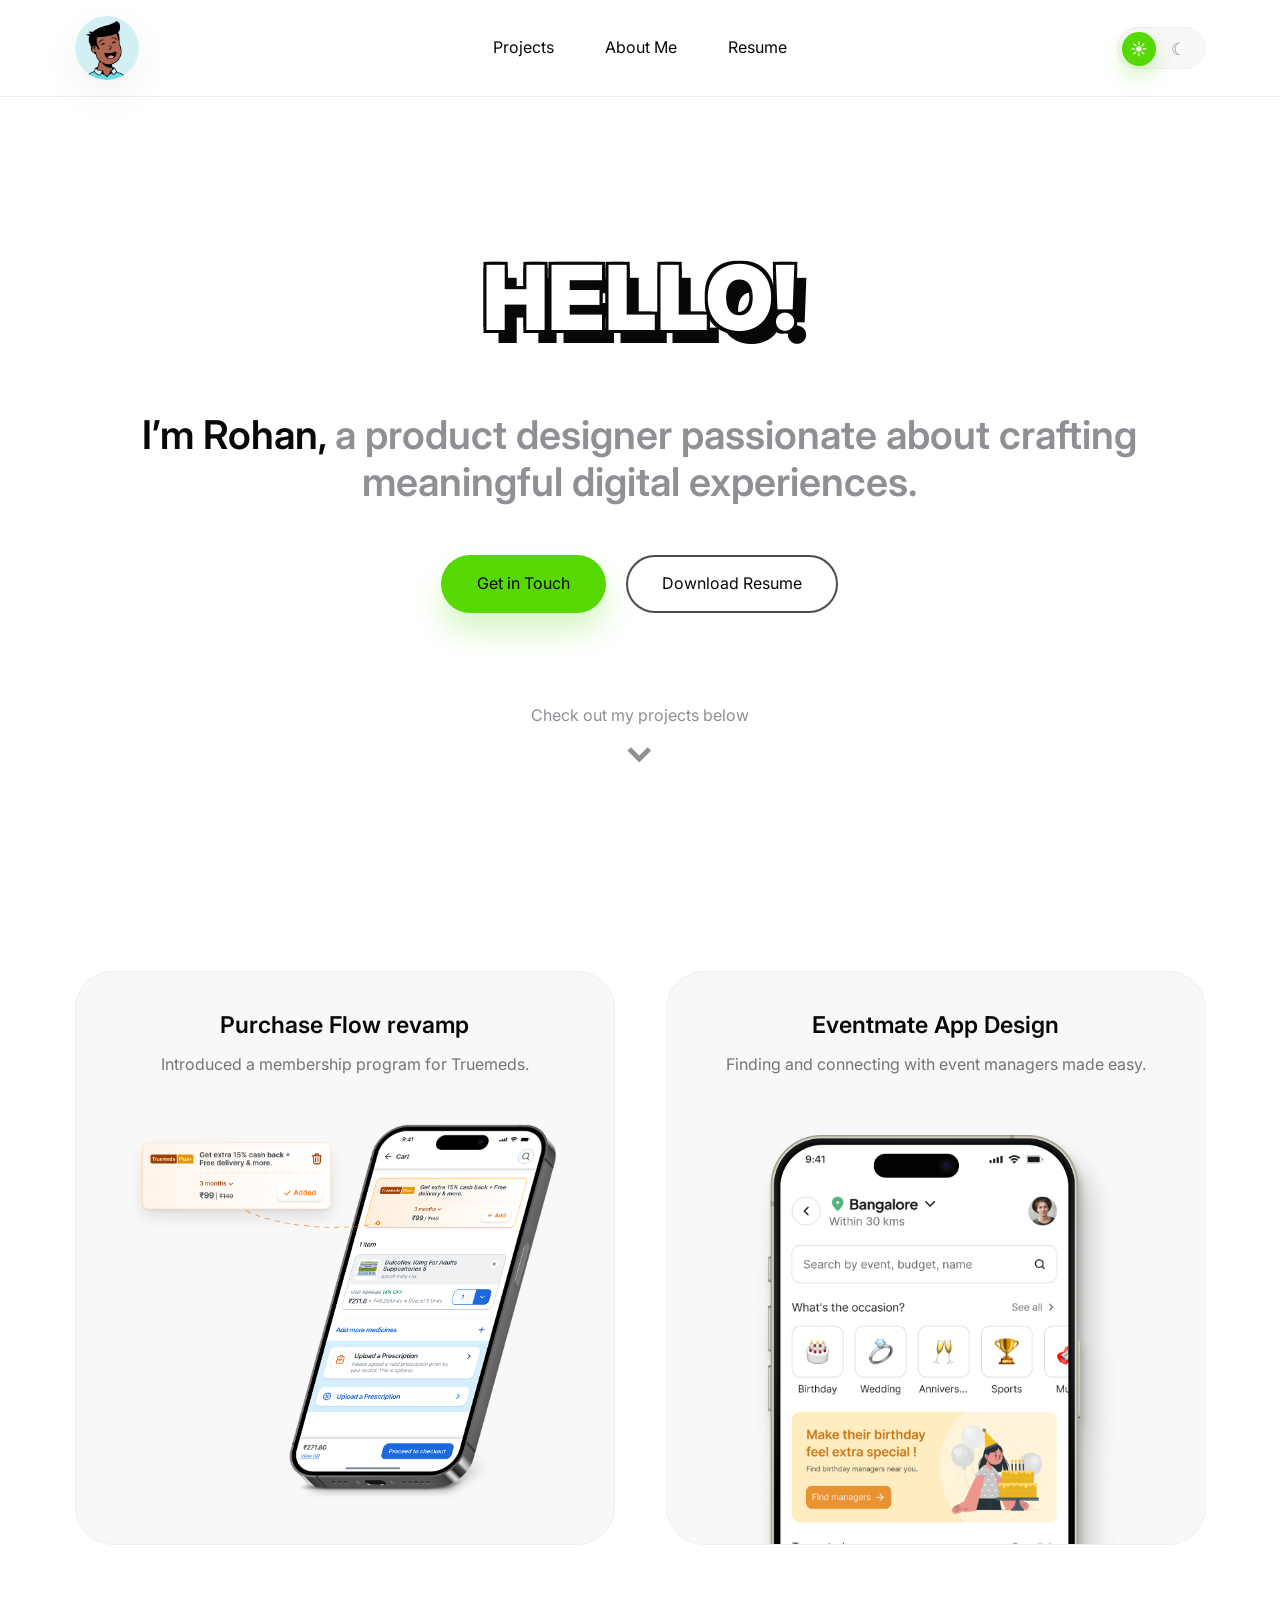
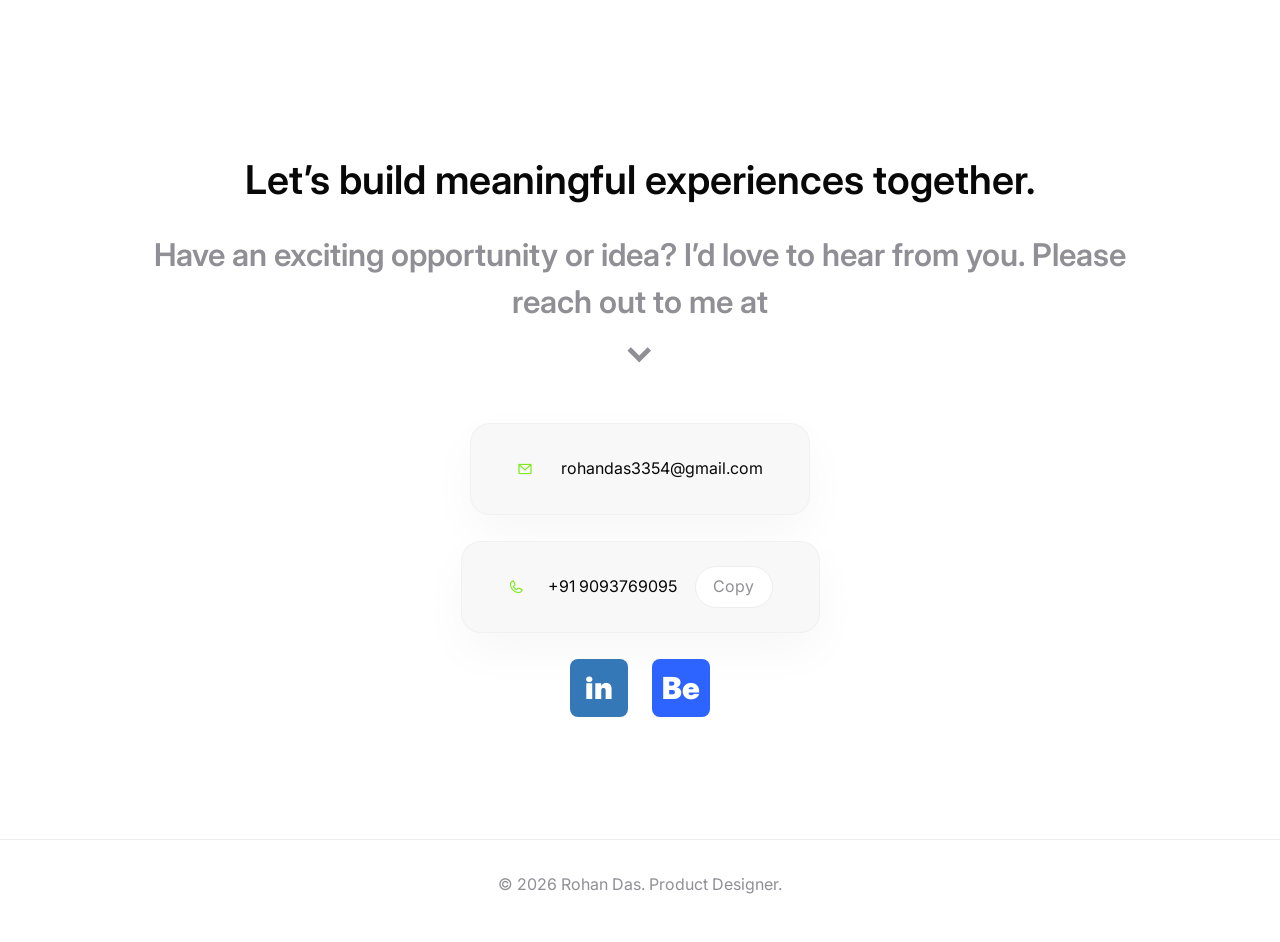
==== commit 36cc1906: "Add files via upload" ====
--- a/index.html
+++ b/index.html
@@ -17,6 +17,7 @@
   <link href="https://fonts.googleapis.com/css2?family=Inter:wght@400;500;600;700;800;900&display=swap" rel="stylesheet">
   <link rel="icon" href="data:image/svg+xml,%3Csvg xmlns='http://www.w3.org/2000/svg' viewBox='0 0 100 100'%3E%3Crect width='100' height='100' rx='24' fill='%2355d900'/%3E%3Ctext x='50' y='62' text-anchor='middle' font-size='44' font-family='Arial, sans-serif' font-weight='800' fill='%23080808'%3ERD%3C/text%3E%3C/svg%3E">
   <link rel="stylesheet" href="style.css">
+  <script src="https://mcp.figma.com/mcp/html-to-design/capture.js" async></script>
 </head>
 <body>
   <header class="site-header" id="top">
@@ -28,7 +29,7 @@
       <div class="nav-links" aria-label="Main links">
         <a href="#projects">Projects</a>
         <a href="about.html">About Me</a>
-        <a href="https://drive.google.com/file/d/1MdEswHuMMMlP4IrXzcA9ZIBG7DaPkbhk/view?usp=sharing" target="_blank" rel="noopener noreferrer">Resume</a>
+        <a href="https://drive.google.com/file/d/143GqPUsz6phHFPbZD-zDj0KbY7e1KhJF/view?usp=sharing" target="_blank" rel="noopener noreferrer">Resume</a>
       </div>
 
       <button class="theme-toggle" type="button" aria-label="Toggle dark mode" aria-pressed="false">
@@ -48,7 +49,7 @@
 
         <div class="hero-actions" aria-label="Hero actions">
           <a class="btn btn-primary" href="#contact">Get in Touch</a>
-          <a class="btn btn-secondary" href="https://drive.google.com/file/d/1MdEswHuMMMlP4IrXzcA9ZIBG7DaPkbhk/view?usp=sharing" target="_blank" rel="noopener noreferrer">Download Resume</a>
+          <a class="btn btn-secondary" href="https://drive.google.com/file/d/143GqPUsz6phHFPbZD-zDj0KbY7e1KhJF/view?usp=sharing" target="_blank" rel="noopener noreferrer">Download Resume</a>
         </div>
 
         <div class="hero-note">
--- a/style.css
+++ b/style.css
@@ -1828,7 +1828,7 @@
 }
 
 .eventmate-hmw-card {
-  padding: 60px 40px;
+  padding: 52px 40px;
   display: flex;
   align-items: center;
   gap: 24px;
@@ -1849,6 +1849,10 @@
   color: #900b09;
 }
 
+.eventmate-design-section {
+  padding-top: 0;
+}
+
 .eventmate-design-showcase {
   padding: clamp(40px, 4vw, 60px);
   border-radius: 32px;
@@ -1884,6 +1888,10 @@
 @media (max-width: 760px) {
   .eventmate-phase {
     padding: 64px 0;
+  }
+
+  .eventmate-design-section {
+    padding-top: 0;
   }
 
   .eventmate-case-container {
